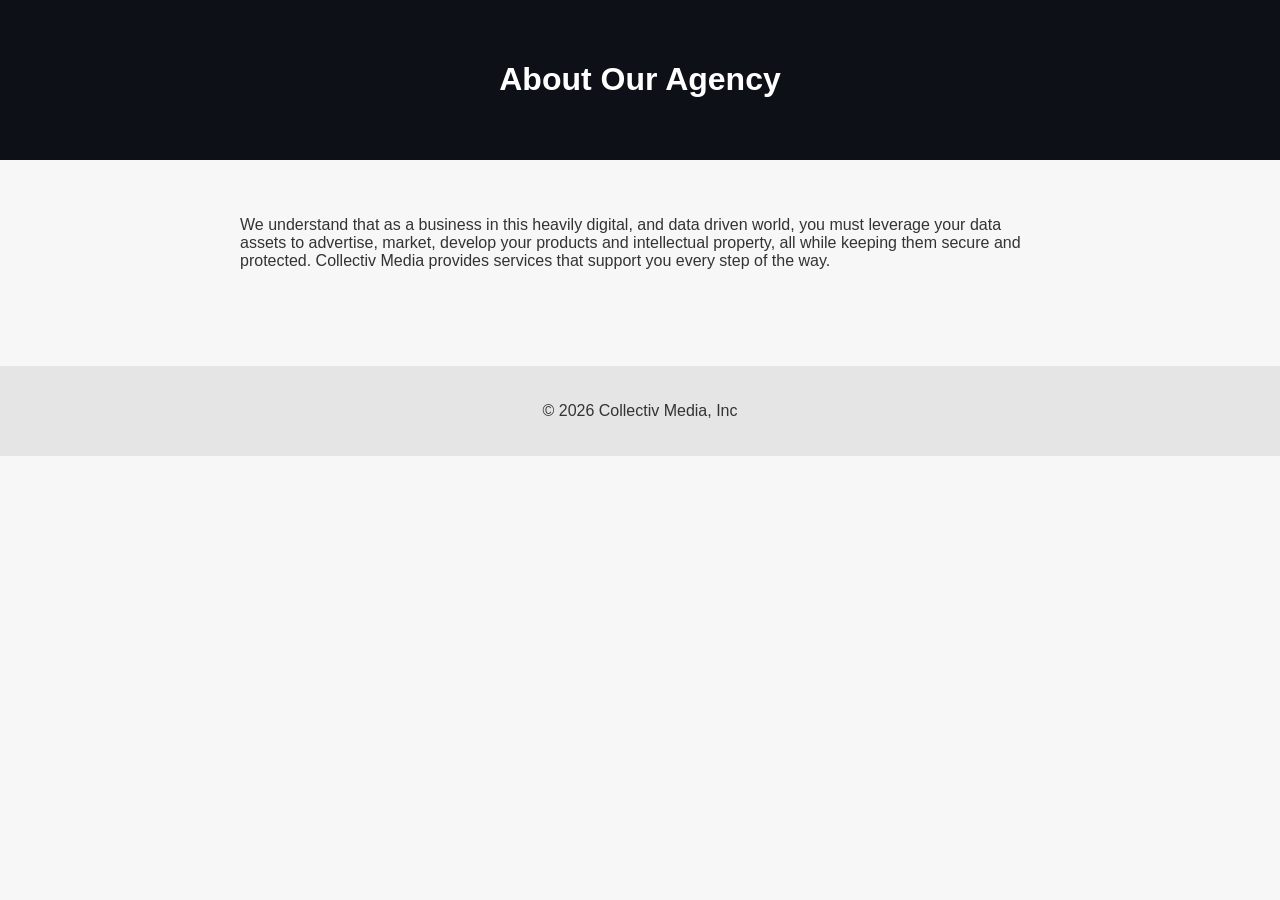
==== about.html @ 065acaca "Add about.html" ====
<!DOCTYPE html>
<html lang="en">
<head>
  <meta charset="UTF-8" />
  <meta name="viewport" content="width=device-width, initial-scale=1.0" />
  <title>About – Collectiv Media</title>
  <link rel="stylesheet" href="style.css" />
</head>
<body>
  <header>
    <h1>About Our Agency</h1>
  </header>

  <section>
    <p>We understand that as a business in this heavily digital, and data driven world, you must leverage your data assets to advertise, market, develop your products and intellectual property, all while keeping them secure and protected. Collectiv Media provides services that support you every step of the way.</p>
  </section>

  <footer>
    <p>© 2026 Collectiv Media, Inc</p>
  </footer>
</body>
</html>
---- style.css ----
body {
  font-family: Arial, sans-serif;
  margin: 0;
  padding: 0;
  background: #f7f7f7;
  color: #333;
}

header {
  background: #0d1117;
  color: white;
  padding: 40px;
  text-align: center;
}

section {
  padding: 40px;
  max-width: 800px;
  margin: auto;
}

footer {
  text-align: center;
  padding: 20px;
  background: #e5e5e5;
  margin-top: 40px;
}
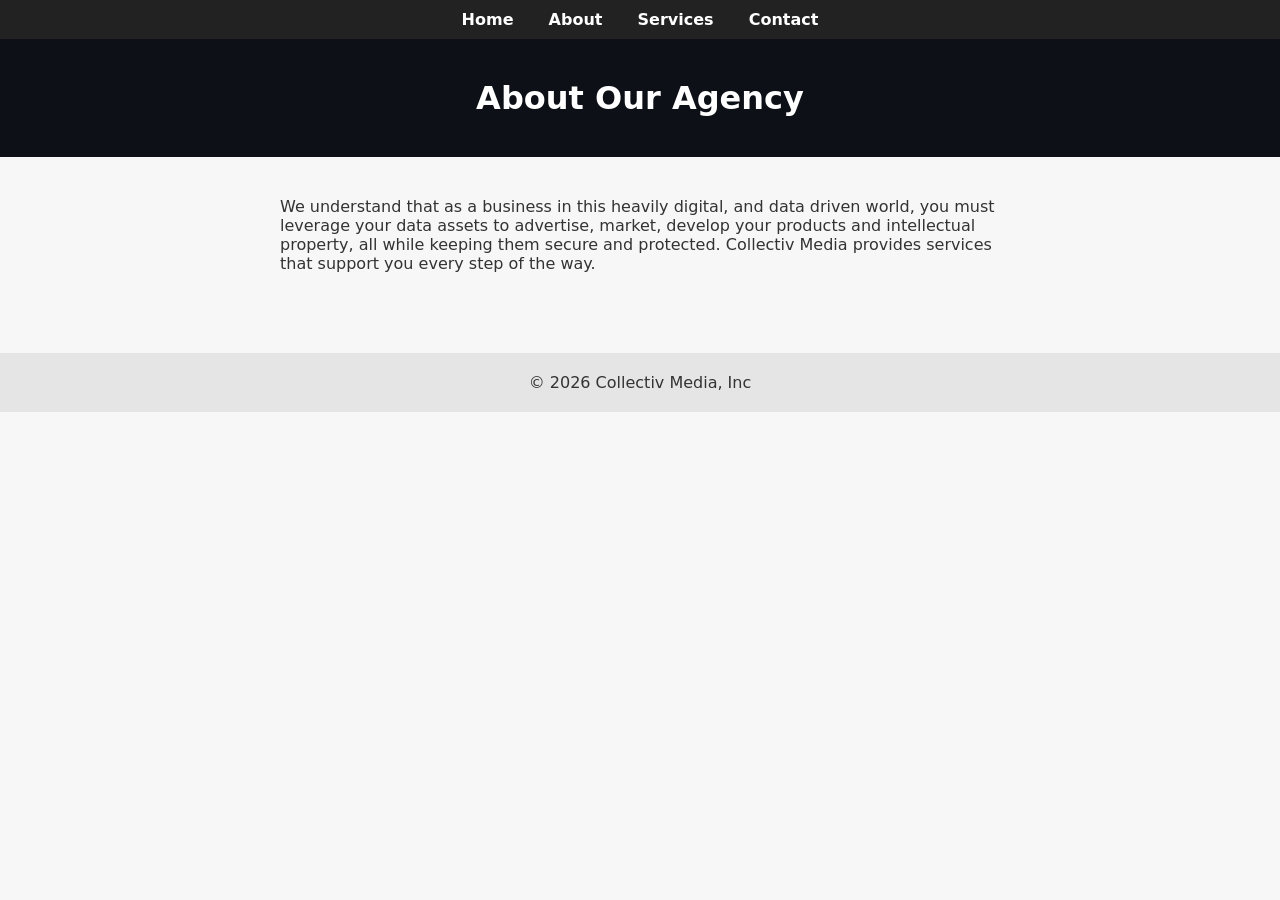
==== commit 4f336ce8: "Add navigation links to about.html" ====
--- a/about.html
+++ b/about.html
@@ -7,6 +7,14 @@
   <link rel="stylesheet" href="style.css" />
 </head>
 <body>
+   <!-- Navigation -->
+  <nav>
+    <a href="index.html">Home</a>
+    <a href="about.html">About</a>
+    <a href="services.html">Services</a>
+    <a href="contact.html">Contact</a>
+  </nav>
+  
   <header>
     <h1>About Our Agency</h1>
   </header>
--- a/style.css
+++ b/style.css
@@ -1,3 +1,7 @@
+/* -------------------------------------------------- */
+/* YOUR ORIGINAL SITE STYLES                          */
+/* -------------------------------------------------- */
+
 body {
   font-family: Arial, sans-serif;
   margin: 0;
@@ -25,3 +29,395 @@
   background: #e5e5e5;
   margin-top: 40px;
 }
+
+nav {
+  background: #222;
+  padding: 10px;
+  text-align: center;
+}
+
+nav a {
+  color: white;
+  margin: 0 15px;
+  text-decoration: none;
+  font-weight: bold;
+}
+
+nav a:hover {
+  text-decoration: underline;
+}
+
+/* -------------------------------------------------- */
+/* FORMSPREE TEMPLATE CSS (AS PROVIDED)               */
+/* -------------------------------------------------- */
+
+@import url("https://fonts.googleapis.com/css2?family=Figtree:ital,wght@0,300..900;1,300..900&family=Poppins:ital,wght@0,100;0,200;0,300;0,400;0,500;0,600;0,700;0,800;0,900;1,100;1,200;1,300;1,400;1,500;1,600;1,700;1,800;1,900&display=swap");
+
+/** Variables **/
+
+:root {
+  --color-background: #e7e7e7;
+  --color-background-alt: #888888;
+  --color-border-active: #da7105;
+  --color-border-default: #d1d1d1;
+  --color-highlight: #fdcf4c;
+  --color-primary: #b64e08;
+  --color-primary-active: #79320e;
+  --color-text-default: #262626;
+  --color-text-muted: #4f4f4f;
+
+  --font-family-body: "Figtree", system-ui, sans-serif;
+  --font-family-display: "Poppins", system-ui, sans-serif;
+}
+
+/** Base **/
+
+*,
+::before,
+::after {
+  box-sizing: border-box;
+}
+
+* {
+  border: 0;
+  margin: 0;
+  padding: 0;
+}
+
+body {
+  -webkit-font-smoothing: antialiased;
+  font-family: var(--font-family-body);
+  font-optical-sizing: auto;
+  font-style: normal;
+}
+
+button,
+input,
+optgroup,
+select,
+textarea {
+  font-family: inherit;
+  font-feature-settings: inherit;
+  font-variation-settings: inherit;
+  font-size: 100%;
+  font-weight: inherit;
+  line-height: inherit;
+  color: inherit;
+  margin: 0;
+  padding: 0;
+}
+
+[type="checkbox"],
+[type="radio"],
+[type="range"] {
+  appearance: none;
+  flex-shrink: 0;
+  padding: 0;
+  user-select: none;
+}
+
+[type="checkbox"]:focus,
+[type="radio"]:focus,
+[type="range"]:focus {
+  outline: none;
+}
+
+/** Components **/
+
+.fs-form {
+  display: grid;
+  row-gap: 1.5rem;
+}
+
+.fs-form:where(.fs-layout__2-column) {
+  column-gap: 1.5rem;
+  grid-template-columns: 1fr 1fr;
+}
+
+fieldset {
+  display: grid;
+  margin: 1.5rem 0;
+  row-gap: 1.5rem;
+}
+
+.fs-form:where(.fs-layout__2-column) fieldset {
+  column-gap: 1.5rem;
+  grid-template-columns: 1fr 1fr;
+  grid-column: 1 / -1;
+}
+
+.fs-fieldset-title {
+  color: var(--color-text-default);
+  font-family: var(--font-family-display);
+  font-size: 1.25rem;
+  line-height: 1.75rem;
+  margin-bottom: 1.5rem;
+  grid-column: 1 / -1;
+}
+
+.fs-field {
+  display: flex;
+  flex-direction: column;
+  row-gap: 0.5rem;
+}
+
+.fs-label {
+  color: var(--color-text-default);
+  display: block;
+  font-family: var(--font-family-display);
+  font-size: 1rem;
+  line-height: 1.25rem;
+}
+
+.fs-description {
+  color: var(--color-text-muted);
+  display: block;
+  font-size: 1rem;
+  line-height: 1.25rem;
+}
+
+.fs-button-group {
+  display: flex;
+  flex-direction: row-reverse;
+  column-gap: 1.5rem;
+}
+
+.fs-form:where(.fs-layout__2-column) .fs-button-group {
+  grid-column: 1 / -1;
+}
+
+.fs-button {
+  background-color: var(--color-primary);
+  border-radius: 9999px;
+  color: white;
+  cursor: pointer;
+  font-size: 1.125rem;
+  font-weight: 600;
+  line-height: 1.5rem;
+  padding: 0.75rem 2rem;
+  transition-duration: 200ms;
+  transition-property: background-color;
+  transition-timing-function: cubic-bezier(0.4, 0, 0.2, 1);
+}
+
+.fs-button:hover {
+  background-color: var(--color-primary-active);
+}
+
+.fs-button:focus-visible {
+  background-color: var(--color-primary-active);
+  outline: 4px solid var(--color-highlight);
+}
+
+.fs-input,
+.fs-select {
+  appearance: none;
+  border-radius: 9999px;
+  border-width: 0;
+  box-shadow: var(--color-border-default) 0 0 0 1px inset;
+  color: var(--color-text-default);
+  font-size: 1rem;
+  height: 3rem;
+  line-height: 1.5rem;
+  outline: none;
+  padding-left: 1rem;
+  padding-right: 1rem;
+}
+
+.fs-input:focus-visible,
+.fs-select:focus-visible {
+  box-shadow: var(--color-border-active) 0 0 0 1px inset;
+}
+
+.fs-input::placeholder {
+  color: var(--color-text-muted);
+}
+
+.fs-checkbox-group,
+.fs-radio-group {
+  display: flex;
+  flex-direction: column;
+  row-gap: 1rem;
+}
+
+.fs-checkbox-field,
+.fs-radio-field {
+  column-gap: 0.5rem;
+  display: flex;
+}
+
+:is(.fs-checkbox-field, .fs-radio-field) .fs-label + .fs-description {
+  margin-top: 0.25rem;
+}
+
+.fs-checkbox-wrapper,
+.fs-radio-wrapper {
+  align-items: center;
+  display: flex;
+  height: 1.25rem;
+}
+
+.fs-checkbox,
+.fs-radio {
+  background-color: #fff;
+  border: 1px solid var(--color-border-default);
+  height: 1.25rem;
+  width: 1.25rem;
+}
+
+.fs-checkbox {
+  border-radius: 0.25rem;
+}
+
+.fs-radio {
+  border-radius: 100%;
+}
+
+.fs-checkbox:checked,
+.fs-radio:checked {
+  background-color: var(--color-primary);
+  background-position: center;
+  background-repeat: no-repeat;
+  background-size: 100% 100%;
+  border-color: transparent;
+}
+
+.fs-checkbox:checked {
+  background-image: url("data:image/svg+xml,%3csvg viewBox='0 0 16 16' fill='white' xmlns='http://www.w3.org/2000/svg'%3e%3cpath d='M12.207 4.793a1 1 0 010 1.414l-5 5a1 1 0 01-1.414 0l-2-2a1 1 0 011.414-1.414L6.5 9.086l4.293-4.293a1 1 0 011.414 0z'/%3e%3c/svg%3e");
+}
+
+.fs-radio:checked {
+  background-image: url("data:image/svg+xml,%3csvg viewBox='0 0 16 16' fill='white' xmlns='http://www.w3.org/2000/svg'%3e%3ccircle cx='8' cy='8' r='3'/%3e%3c/svg%3e");
+}
+
+.fs-checkbox:focus-visible,
+.fs-radio:focus-visible {
+  border-color: var(--color-border-active);
+  outline: 4px solid var(--color-highlight);
+  outline-offset: 0;
+}
+
+.fs-checkbox:checked:focus-visible,
+.fs-radio:checked:focus-visible {
+  border-color: transparent;
+}
+
+.fs-select {
+  background-color: #fff;
+  background-image: url("data:image/svg+xml,%3csvg xmlns='http://www.w3.org/2000/svg' fill='none' viewBox='0 0 20 20'%3e%3cpath stroke='%236b7280' stroke-linecap='round' stroke-linejoin='round' stroke-width='1.5' d='M6 8l4 4 4-4'/%3e%3c/svg%3e");
+  background-position: right 0.75rem center;
+  background-repeat: no-repeat;
+  background-size: 1.625em 1.625em;
+  padding-right: 2.875rem;
+}
+
+.fs-slider {
+  background: transparent;
+  cursor: pointer;
+  height: 1.25rem;
+  width: 100%;
+}
+
+.fs-slider::-moz-range-track {
+  background-color: var(--color-background);
+  border-radius: 0.5rem;
+  height: 0.5rem;
+}
+
+.fs-slider::-webkit-slider-runnable-track {
+  background-color: var(--color-background);
+  border-radius: 0.5rem;
+  height: 0.5rem;
+}
+
+.fs-slider::-moz-range-thumb {
+  background-color: var(--color-primary);
+  border: none;
+  border-radius: 50%;
+  height: 1.25rem;
+  width: 1.25rem;
+}
+
+.fs-slider::-webkit-slider-thumb {
+  appearance: none;
+  background-color: var(--color-primary);
+  border-radius: 50%;
+  height: 1.25rem;
+  margin-top: -0.375rem;
+  width: 1.25rem;
+}
+
+.fs-slider:focus-visible::-moz-range-thumb {
+  outline: 2px solid var(--color-primary);
+  outline-offset: 2px;
+}
+
+.fs-slider:focus-visible::-webkit-slider-thumb {
+  outline: 2px solid var(--color-primary);
+  outline-offset: 2px;
+}
+
+.fs-switch {
+  background-color: var(--color-background-alt);
+  background-image: url("data:image/svg+xml,%3csvg xmlns='http://www.w3.org/2000/svg' viewBox='-4 -4 8 8'%3e%3ccircle r='2.75' fill='white'/%3e%3c/svg%3e");
+  background-position: left center;
+  background-repeat: no-repeat;
+  border-radius: 1.25rem;
+  cursor: pointer;
+  height: 1.25rem;
+  transition-duration: 200ms;
+  transition-property: background-color, background-position;
+  transition-timing-function: cubic-bezier(0.4, 0, 0.2, 1);
+  width: 2.5rem;
+}
+
+.fs-switch:checked {
+  background-color: var(--color-primary);
+  background-position: right center;
+}
+
+.fs-switch:focus-visible {
+  outline: 4px solid var(--color-highlight);
+  outline-offset: 0;
+}
+
+.fs-textarea {
+  appearance: none;
+  border-radius: 0.75rem;
+  border-width: 0;
+  box-shadow: var(--color-border-default) 0 0 0 1px inset;
+  color: var(--color-text-default);
+  font-size: 1rem;
+  line-height: 1.5rem;
+  outline: none;
+  padding: 0.5rem 0.75rem;
+  resize: vertical;
+}
+
+.fs-textarea:focus-visible {
+  box-shadow: var(--color-border-active) 0 0 0 1px inset;
+}
+
+.fs-textarea::placeholder {
+  color: var(--color-text-muted);
+}
+
+/** Utilities **/
+
+.col-span-full {
+  grid-column: 1 / -1;
+}
+
+.slider-label-container {
+  display: flex;
+  justify-content: space-between;
+  width: 100%;
+  margin-top: 0.25rem;
+}
+
+.slider-label-text {
+  font-size: 0.75rem;
+  color: var(--color-text-muted);
+  text-align: center;
+  white-space: nowrap;
+}
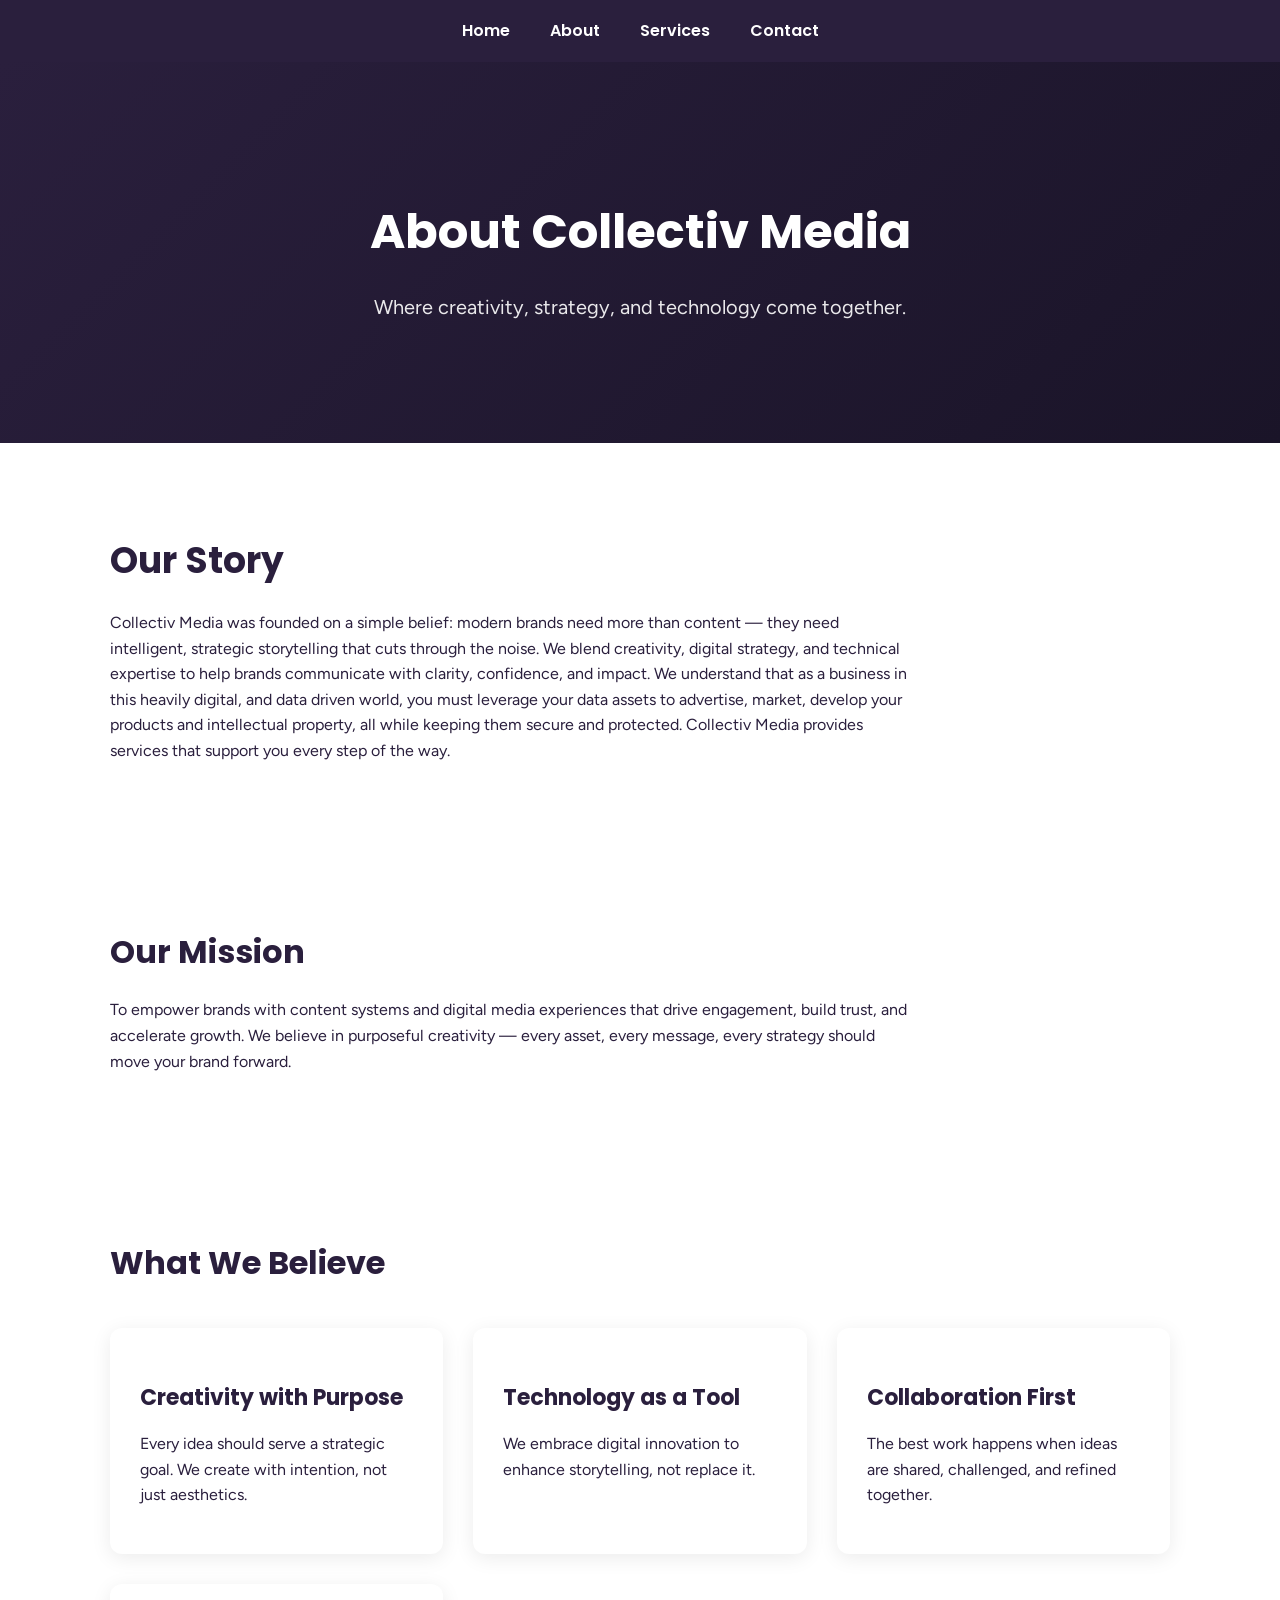
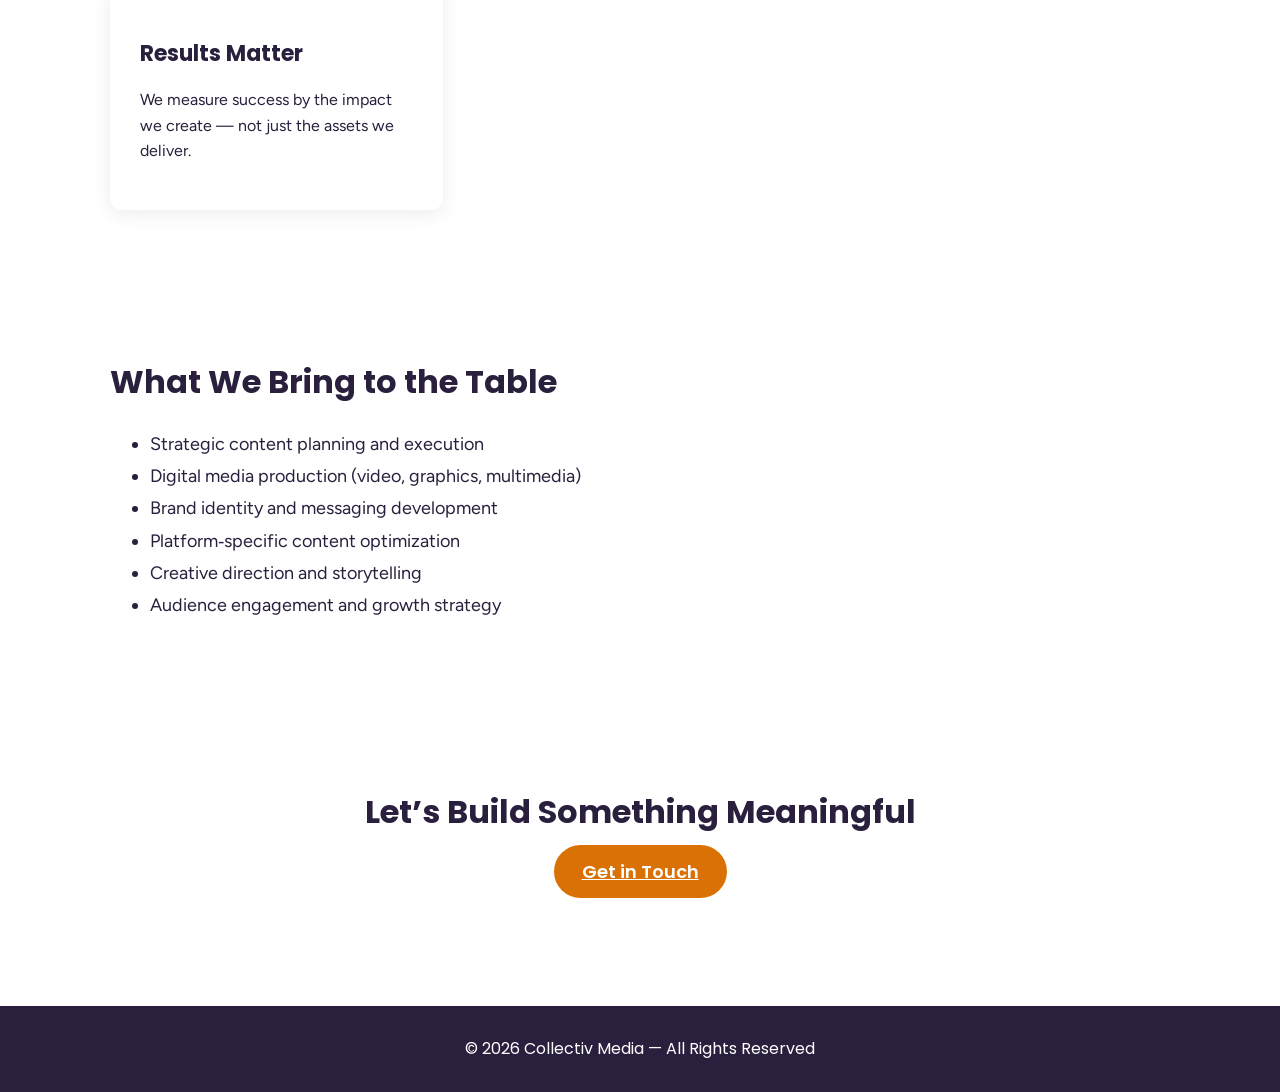
==== commit 6ca92ce2: "Update about page content with new design" ====
--- a/about.html
+++ b/about.html
@@ -3,28 +3,131 @@
 <head>
   <meta charset="UTF-8" />
   <meta name="viewport" content="width=device-width, initial-scale=1.0" />
-  <title>About – Collectiv Media</title>
+  <title>About Us — Collectiv Media</title>
   <link rel="stylesheet" href="style.css" />
 </head>
+
 <body>
-   <!-- Navigation -->
+
+  <!-- Navigation -->
   <nav>
     <a href="index.html">Home</a>
     <a href="about.html">About</a>
     <a href="services.html">Services</a>
     <a href="contact.html">Contact</a>
   </nav>
-  
+
+  <!-- HERO -->
   <header>
-    <h1>About Our Agency</h1>
+    <h1>About Collectiv Media</h1>
+    <p>Where creativity, strategy, and technology come together.</p>
   </header>
 
-  <section>
-    <p>We understand that as a business in this heavily digital, and data driven world, you must leverage your data assets to advertise, market, develop your products and intellectual property, all while keeping them secure and protected. Collectiv Media provides services that support you every step of the way.</p>
+  <!-- OUR STORY -->
+  <section class="fade-in">
+    <h2 style="font-family: var(--font-display); font-size: 36px; margin-bottom: 20px;">
+      Our Story
+    </h2>
+    <p style="max-width: 800px;">
+      Collectiv Media was founded on a simple belief: modern brands need more than content — 
+      they need intelligent, strategic storytelling that cuts through the noise. 
+      We blend creativity, digital strategy, and technical expertise to help brands communicate 
+      with clarity, confidence, and impact.
+
+      We understand that as a business in this heavily digital, and data driven world, you must 
+      leverage your data assets to advertise, market, develop your products and intellectual property, 
+      all while keeping them secure and protected. Collectiv Media provides services that support you 
+      every step of the way.
+    </p>
   </section>
 
+  <!-- MISSION -->
+  <section class="fade-in">
+    <h2 style="font-family: var(--font-display); font-size: 32px; margin-bottom: 20px;">
+      Our Mission
+    </h2>
+    <p style="max-width: 800px;">
+      To empower brands with content systems and digital media experiences that drive engagement, 
+      build trust, and accelerate growth. We believe in purposeful creativity — every asset, 
+      every message, every strategy should move your brand forward.
+    </p>
+  </section>
+
+  <!-- VALUES GRID -->
+  <section class="fade-in">
+    <h2 style="font-family: var(--font-display); font-size: 32px; margin-bottom: 40px;">
+      What We Believe
+    </h2>
+
+    <div style="display: grid; grid-template-columns: repeat(auto-fit, minmax(260px, 1fr)); gap: 30px;">
+
+      <div class="card">
+        <h3 style="font-family: var(--font-display); font-size: 22px; margin-bottom: 10px;">
+          Creativity with Purpose
+        </h3>
+        <p>
+          Every idea should serve a strategic goal. We create with intention, not just aesthetics.
+        </p>
+      </div>
+
+      <div class="card">
+        <h3 style="font-family: var(--font-display); font-size: 22px; margin-bottom: 10px;">
+          Technology as a Tool
+        </h3>
+        <p>
+          We embrace digital innovation to enhance storytelling, not replace it.
+        </p>
+      </div>
+
+      <div class="card">
+        <h3 style="font-family: var(--font-display); font-size: 22px; margin-bottom: 10px;">
+          Collaboration First
+        </h3>
+        <p>
+          The best work happens when ideas are shared, challenged, and refined together.
+        </p>
+      </div>
+
+      <div class="card">
+        <h3 style="font-family: var(--font-display); font-size: 22px; margin-bottom: 10px;">
+          Results Matter
+        </h3>
+        <p>
+          We measure success by the impact we create — not just the assets we deliver.
+        </p>
+      </div>
+
+    </div>
+  </section>
+
+  <!-- CAPABILITIES -->
+  <section class="fade-in">
+    <h2 style="font-family: var(--font-display); font-size: 32px; margin-bottom: 20px;">
+      What We Bring to the Table
+    </h2>
+
+    <ul style="max-width: 800px; line-height: 1.8; font-size: 18px;">
+      <li>Strategic content planning and execution</li>
+      <li>Digital media production (video, graphics, multimedia)</li>
+      <li>Brand identity and messaging development</li>
+      <li>Platform‑specific content optimization</li>
+      <li>Creative direction and storytelling</li>
+      <li>Audience engagement and growth strategy</li>
+    </ul>
+  </section>
+
+  <!-- CTA -->
+  <section class="fade-in" style="text-align: center;">
+    <h2 style="font-family: var(--font-display); font-size: 32px; margin-bottom: 20px;">
+      Let’s Build Something Meaningful
+    </h2>
+    <a href="contact.html" class="btn">Get in Touch</a>
+  </section>
+
+  <!-- FOOTER -->
   <footer>
-    <p>© 2026 Collectiv Media, Inc</p>
+    © 2026 Collectiv Media — All Rights Reserved
   </footer>
+
 </body>
 </html>
--- a/style.css
+++ b/style.css
@@ -1,158 +1,196 @@
 /* -------------------------------------------------- */
-/* YOUR ORIGINAL SITE STYLES                          */
-/* -------------------------------------------------- */
+/* BRAND IMPORTS (LOGO-ALIGNED TYPOGRAPHY)            */
+/* -------------------------------------------------- */
+
+@import url("https://fonts.googleapis.com/css2?family=Figtree:wght@300;400;500;600;700&family=Poppins:wght@400;500;600;700;800&display=swap");
+
+/* -------------------------------------------------- */
+/* BRAND VARIABLES (EXTRACTED FROM YOUR LOGO)         */
+/* -------------------------------------------------- */
+
+:root {
+  --brand-dark: #2a1f3d;        /* deep purple/charcoal */
+  --brand-orange: #da7105;      /* electric orange */
+  --brand-teal: #1fa7a0;        /* teal accent */
+  --brand-pink: #e84c8b;        /* hot pink accent */
+  --brand-yellow: #fdcf4c;      /* highlight yellow */
+  --brand-white: #ffffff;
+
+  --font-display: "Poppins", system-ui, sans-serif;
+  --font-body: "Figtree", system-ui, sans-serif;
+
+  --radius-card: 12px;
+  --radius-pill: 9999px;
+
+  --shadow-soft: 0 4px 20px rgba(0,0,0,0.08);
+  --shadow-medium: 0 6px 30px rgba(0,0,0,0.12);
+
+  --max-width: 1100px;
+}
+
+/* -------------------------------------------------- */
+/* GLOBAL RESET                                        */
+/* -------------------------------------------------- */
+
+*,
+*::before,
+*::after {
+  box-sizing: border-box;
+}
 
 body {
-  font-family: Arial, sans-serif;
   margin: 0;
-  padding: 0;
-  background: #f7f7f7;
-  color: #333;
-}
+  background: var(--brand-white);
+  color: var(--brand-dark);
+  font-family: var(--font-body);
+  line-height: 1.6;
+  -webkit-font-smoothing: antialiased;
+}
+
+/* -------------------------------------------------- */
+/* GLOBAL LAYOUT                                       */
+/* -------------------------------------------------- */
+
+section {
+  max-width: var(--max-width);
+  margin: auto;
+  padding: 60px 20px;
+}
+
+/* -------------------------------------------------- */
+/* NAVIGATION                                          */
+/* -------------------------------------------------- */
+
+nav {
+  background: var(--brand-dark);
+  padding: 18px 0;
+  text-align: center;
+  position: sticky;
+  top: 0;
+  z-index: 100;
+}
+
+nav a {
+  color: var(--brand-white);
+  margin: 0 18px;
+  text-decoration: none;
+  font-weight: 600;
+  font-family: var(--font-display);
+  position: relative;
+  transition: color 0.2s ease;
+}
+
+nav a:hover {
+  color: var(--brand-orange);
+}
+
+nav a::after {
+  content: "";
+  position: absolute;
+  left: 0;
+  bottom: -4px;
+  width: 0%;
+  height: 2px;
+  background: var(--brand-orange);
+  transition: width 0.25s ease;
+}
+
+nav a:hover::after {
+  width: 100%;
+}
+
+/* -------------------------------------------------- */
+/* HEADER / HERO                                       */
+/* -------------------------------------------------- */
 
 header {
-  background: #0d1117;
-  color: white;
+  background: linear-gradient(135deg, var(--brand-dark), #1a1428);
+  color: var(--brand-white);
+  padding: 100px 20px;
+  text-align: center;
+}
+
+header h1 {
+  font-family: var(--font-display);
+  font-size: 48px;
+  margin-bottom: 10px;
+  font-weight: 700;
+}
+
+header p {
+  font-size: 20px;
+  opacity: 0.9;
+}
+
+/* -------------------------------------------------- */
+/* BUTTONS                                             */
+/* -------------------------------------------------- */
+
+.btn,
+button,
+.fs-button {
+  background: var(--brand-orange);
+  color: var(--brand-white);
+  padding: 14px 28px;
+  border-radius: var(--radius-pill);
+  font-family: var(--font-display);
+  font-size: 18px;
+  font-weight: 600;
+  border: none;
+  cursor: pointer;
+  transition: background 0.25s ease, transform 0.15s ease;
+}
+
+.btn:hover,
+button:hover,
+.fs-button:hover {
+  background: var(--brand-dark);
+  transform: translateY(-2px);
+}
+
+/* -------------------------------------------------- */
+/* CARD COMPONENTS                                     */
+/* -------------------------------------------------- */
+
+.card {
+  background: var(--brand-white);
+  border-radius: var(--radius-card);
+  padding: 30px;
+  box-shadow: var(--shadow-soft);
+  transition: transform 0.25s ease, box-shadow 0.25s ease;
+}
+
+.card:hover {
+  transform: translateY(-6px);
+  box-shadow: var(--shadow-medium);
+}
+
+/* -------------------------------------------------- */
+/* CONTACT FORM (FORMSPREE)                            */
+/* -------------------------------------------------- */
+
+.contact-container {
+  background: var(--brand-white);
   padding: 40px;
-  text-align: center;
-}
-
-section {
-  padding: 40px;
-  max-width: 800px;
-  margin: auto;
-}
-
-footer {
-  text-align: center;
-  padding: 20px;
-  background: #e5e5e5;
-  margin-top: 40px;
-}
-
-nav {
-  background: #222;
-  padding: 10px;
-  text-align: center;
-}
-
-nav a {
-  color: white;
-  margin: 0 15px;
-  text-decoration: none;
-  font-weight: bold;
-}
-
-nav a:hover {
-  text-decoration: underline;
-}
-
-/* -------------------------------------------------- */
-/* FORMSPREE TEMPLATE CSS (AS PROVIDED)               */
-/* -------------------------------------------------- */
-
-@import url("https://fonts.googleapis.com/css2?family=Figtree:ital,wght@0,300..900;1,300..900&family=Poppins:ital,wght@0,100;0,200;0,300;0,400;0,500;0,600;0,700;0,800;0,900;1,100;1,200;1,300;1,400;1,500;1,600;1,700;1,800;1,900&display=swap");
-
-/** Variables **/
-
-:root {
-  --color-background: #e7e7e7;
-  --color-background-alt: #888888;
-  --color-border-active: #da7105;
-  --color-border-default: #d1d1d1;
-  --color-highlight: #fdcf4c;
-  --color-primary: #b64e08;
-  --color-primary-active: #79320e;
-  --color-text-default: #262626;
-  --color-text-muted: #4f4f4f;
-
-  --font-family-body: "Figtree", system-ui, sans-serif;
-  --font-family-display: "Poppins", system-ui, sans-serif;
-}
-
-/** Base **/
-
-*,
-::before,
-::after {
-  box-sizing: border-box;
-}
-
-* {
-  border: 0;
-  margin: 0;
-  padding: 0;
-}
-
-body {
-  -webkit-font-smoothing: antialiased;
-  font-family: var(--font-family-body);
-  font-optical-sizing: auto;
-  font-style: normal;
-}
-
-button,
-input,
-optgroup,
-select,
-textarea {
-  font-family: inherit;
-  font-feature-settings: inherit;
-  font-variation-settings: inherit;
-  font-size: 100%;
-  font-weight: inherit;
-  line-height: inherit;
-  color: inherit;
-  margin: 0;
-  padding: 0;
-}
-
-[type="checkbox"],
-[type="radio"],
-[type="range"] {
-  appearance: none;
-  flex-shrink: 0;
-  padding: 0;
-  user-select: none;
-}
-
-[type="checkbox"]:focus,
-[type="radio"]:focus,
-[type="range"]:focus {
-  outline: none;
-}
-
-/** Components **/
-
+  border-radius: var(--radius-card);
+  box-shadow: var(--shadow-soft);
+}
+
+.contact-container h2 {
+  font-family: var(--font-display);
+  font-size: 32px;
+  margin-bottom: 10px;
+}
+
+.contact-container p {
+  color: #555;
+  margin-bottom: 25px;
+}
+
+/* Formspree fields */
 .fs-form {
   display: grid;
   row-gap: 1.5rem;
-}
-
-.fs-form:where(.fs-layout__2-column) {
-  column-gap: 1.5rem;
-  grid-template-columns: 1fr 1fr;
-}
-
-fieldset {
-  display: grid;
-  margin: 1.5rem 0;
-  row-gap: 1.5rem;
-}
-
-.fs-form:where(.fs-layout__2-column) fieldset {
-  column-gap: 1.5rem;
-  grid-template-columns: 1fr 1fr;
-  grid-column: 1 / -1;
-}
-
-.fs-fieldset-title {
-  color: var(--color-text-default);
-  font-family: var(--font-family-display);
-  font-size: 1.25rem;
-  line-height: 1.75rem;
-  margin-bottom: 1.5rem;
-  grid-column: 1 / -1;
 }
 
 .fs-field {
@@ -162,262 +200,60 @@
 }
 
 .fs-label {
-  color: var(--color-text-default);
-  display: block;
-  font-family: var(--font-family-display);
-  font-size: 1rem;
-  line-height: 1.25rem;
+  font-family: var(--font-display);
+  font-weight: 600;
+  color: var(--brand-dark);
+}
+
+.fs-input,
+.fs-textarea {
+  border-radius: 10px;
+  border: 1px solid #ddd;
+  padding: 14px;
+  font-size: 16px;
+  background: #fafafa;
+  transition: border-color 0.2s ease, background 0.2s ease;
+}
+
+.fs-input:focus,
+.fs-textarea:focus {
+  border-color: var(--brand-orange);
+  background: var(--brand-white);
+  outline: none;
 }
 
 .fs-description {
-  color: var(--color-text-muted);
-  display: block;
-  font-size: 1rem;
-  line-height: 1.25rem;
-}
-
-.fs-button-group {
-  display: flex;
-  flex-direction: row-reverse;
-  column-gap: 1.5rem;
-}
-
-.fs-form:where(.fs-layout__2-column) .fs-button-group {
-  grid-column: 1 / -1;
-}
-
-.fs-button {
-  background-color: var(--color-primary);
-  border-radius: 9999px;
-  color: white;
-  cursor: pointer;
-  font-size: 1.125rem;
-  font-weight: 600;
-  line-height: 1.5rem;
-  padding: 0.75rem 2rem;
-  transition-duration: 200ms;
-  transition-property: background-color;
-  transition-timing-function: cubic-bezier(0.4, 0, 0.2, 1);
-}
-
-.fs-button:hover {
-  background-color: var(--color-primary-active);
-}
-
-.fs-button:focus-visible {
-  background-color: var(--color-primary-active);
-  outline: 4px solid var(--color-highlight);
-}
-
-.fs-input,
-.fs-select {
-  appearance: none;
-  border-radius: 9999px;
-  border-width: 0;
-  box-shadow: var(--color-border-default) 0 0 0 1px inset;
-  color: var(--color-text-default);
-  font-size: 1rem;
-  height: 3rem;
-  line-height: 1.5rem;
-  outline: none;
-  padding-left: 1rem;
-  padding-right: 1rem;
-}
-
-.fs-input:focus-visible,
-.fs-select:focus-visible {
-  box-shadow: var(--color-border-active) 0 0 0 1px inset;
-}
-
-.fs-input::placeholder {
-  color: var(--color-text-muted);
-}
-
-.fs-checkbox-group,
-.fs-radio-group {
-  display: flex;
-  flex-direction: column;
-  row-gap: 1rem;
-}
-
-.fs-checkbox-field,
-.fs-radio-field {
-  column-gap: 0.5rem;
-  display: flex;
-}
-
-:is(.fs-checkbox-field, .fs-radio-field) .fs-label + .fs-description {
-  margin-top: 0.25rem;
-}
-
-.fs-checkbox-wrapper,
-.fs-radio-wrapper {
-  align-items: center;
-  display: flex;
-  height: 1.25rem;
-}
-
-.fs-checkbox,
-.fs-radio {
-  background-color: #fff;
-  border: 1px solid var(--color-border-default);
-  height: 1.25rem;
-  width: 1.25rem;
-}
-
-.fs-checkbox {
-  border-radius: 0.25rem;
-}
-
-.fs-radio {
-  border-radius: 100%;
-}
-
-.fs-checkbox:checked,
-.fs-radio:checked {
-  background-color: var(--color-primary);
-  background-position: center;
-  background-repeat: no-repeat;
-  background-size: 100% 100%;
-  border-color: transparent;
-}
-
-.fs-checkbox:checked {
-  background-image: url("data:image/svg+xml,%3csvg viewBox='0 0 16 16' fill='white' xmlns='http://www.w3.org/2000/svg'%3e%3cpath d='M12.207 4.793a1 1 0 010 1.414l-5 5a1 1 0 01-1.414 0l-2-2a1 1 0 011.414-1.414L6.5 9.086l4.293-4.293a1 1 0 011.414 0z'/%3e%3c/svg%3e");
-}
-
-.fs-radio:checked {
-  background-image: url("data:image/svg+xml,%3csvg viewBox='0 0 16 16' fill='white' xmlns='http://www.w3.org/2000/svg'%3e%3ccircle cx='8' cy='8' r='3'/%3e%3c/svg%3e");
-}
-
-.fs-checkbox:focus-visible,
-.fs-radio:focus-visible {
-  border-color: var(--color-border-active);
-  outline: 4px solid var(--color-highlight);
-  outline-offset: 0;
-}
-
-.fs-checkbox:checked:focus-visible,
-.fs-radio:checked:focus-visible {
-  border-color: transparent;
-}
-
-.fs-select {
-  background-color: #fff;
-  background-image: url("data:image/svg+xml,%3csvg xmlns='http://www.w3.org/2000/svg' fill='none' viewBox='0 0 20 20'%3e%3cpath stroke='%236b7280' stroke-linecap='round' stroke-linejoin='round' stroke-width='1.5' d='M6 8l4 4 4-4'/%3e%3c/svg%3e");
-  background-position: right 0.75rem center;
-  background-repeat: no-repeat;
-  background-size: 1.625em 1.625em;
-  padding-right: 2.875rem;
-}
-
-.fs-slider {
-  background: transparent;
-  cursor: pointer;
-  height: 1.25rem;
-  width: 100%;
-}
-
-.fs-slider::-moz-range-track {
-  background-color: var(--color-background);
-  border-radius: 0.5rem;
-  height: 0.5rem;
-}
-
-.fs-slider::-webkit-slider-runnable-track {
-  background-color: var(--color-background);
-  border-radius: 0.5rem;
-  height: 0.5rem;
-}
-
-.fs-slider::-moz-range-thumb {
-  background-color: var(--color-primary);
-  border: none;
-  border-radius: 50%;
-  height: 1.25rem;
-  width: 1.25rem;
-}
-
-.fs-slider::-webkit-slider-thumb {
-  appearance: none;
-  background-color: var(--color-primary);
-  border-radius: 50%;
-  height: 1.25rem;
-  margin-top: -0.375rem;
-  width: 1.25rem;
-}
-
-.fs-slider:focus-visible::-moz-range-thumb {
-  outline: 2px solid var(--color-primary);
-  outline-offset: 2px;
-}
-
-.fs-slider:focus-visible::-webkit-slider-thumb {
-  outline: 2px solid var(--color-primary);
-  outline-offset: 2px;
-}
-
-.fs-switch {
-  background-color: var(--color-background-alt);
-  background-image: url("data:image/svg+xml,%3csvg xmlns='http://www.w3.org/2000/svg' viewBox='-4 -4 8 8'%3e%3ccircle r='2.75' fill='white'/%3e%3c/svg%3e");
-  background-position: left center;
-  background-repeat: no-repeat;
-  border-radius: 1.25rem;
-  cursor: pointer;
-  height: 1.25rem;
-  transition-duration: 200ms;
-  transition-property: background-color, background-position;
-  transition-timing-function: cubic-bezier(0.4, 0, 0.2, 1);
-  width: 2.5rem;
-}
-
-.fs-switch:checked {
-  background-color: var(--color-primary);
-  background-position: right center;
-}
-
-.fs-switch:focus-visible {
-  outline: 4px solid var(--color-highlight);
-  outline-offset: 0;
-}
-
-.fs-textarea {
-  appearance: none;
-  border-radius: 0.75rem;
-  border-width: 0;
-  box-shadow: var(--color-border-default) 0 0 0 1px inset;
-  color: var(--color-text-default);
-  font-size: 1rem;
-  line-height: 1.5rem;
-  outline: none;
-  padding: 0.5rem 0.75rem;
-  resize: vertical;
-}
-
-.fs-textarea:focus-visible {
-  box-shadow: var(--color-border-active) 0 0 0 1px inset;
-}
-
-.fs-textarea::placeholder {
-  color: var(--color-text-muted);
-}
-
-/** Utilities **/
-
-.col-span-full {
-  grid-column: 1 / -1;
-}
-
-.slider-label-container {
-  display: flex;
-  justify-content: space-between;
-  width: 100%;
-  margin-top: 0.25rem;
-}
-
-.slider-label-text {
-  font-size: 0.75rem;
-  color: var(--color-text-muted);
+  color: #666;
+  font-size: 14px;
+}
+
+/* -------------------------------------------------- */
+/* FOOTER                                              */
+/* -------------------------------------------------- */
+
+footer {
+  background: var(--brand-dark);
+  color: var(--brand-white);
   text-align: center;
-  white-space: nowrap;
-}
+  padding: 30px 20px;
+  margin-top: 60px;
+  font-family: var(--font-display);
+  font-size: 16px;
+}
+
+/* -------------------------------------------------- */
+/* ANIMATIONS                                          */
+/* -------------------------------------------------- */
+
+.fade-in {
+  opacity: 0;
+  transform: translateY(20px);
+  animation: fadeInUp 0.6s ease forwards;
+}
+
+@keyframes fadeInUp {
+  to {
+    opacity: 1;
+    transform: translateY(0);
+  }
+}
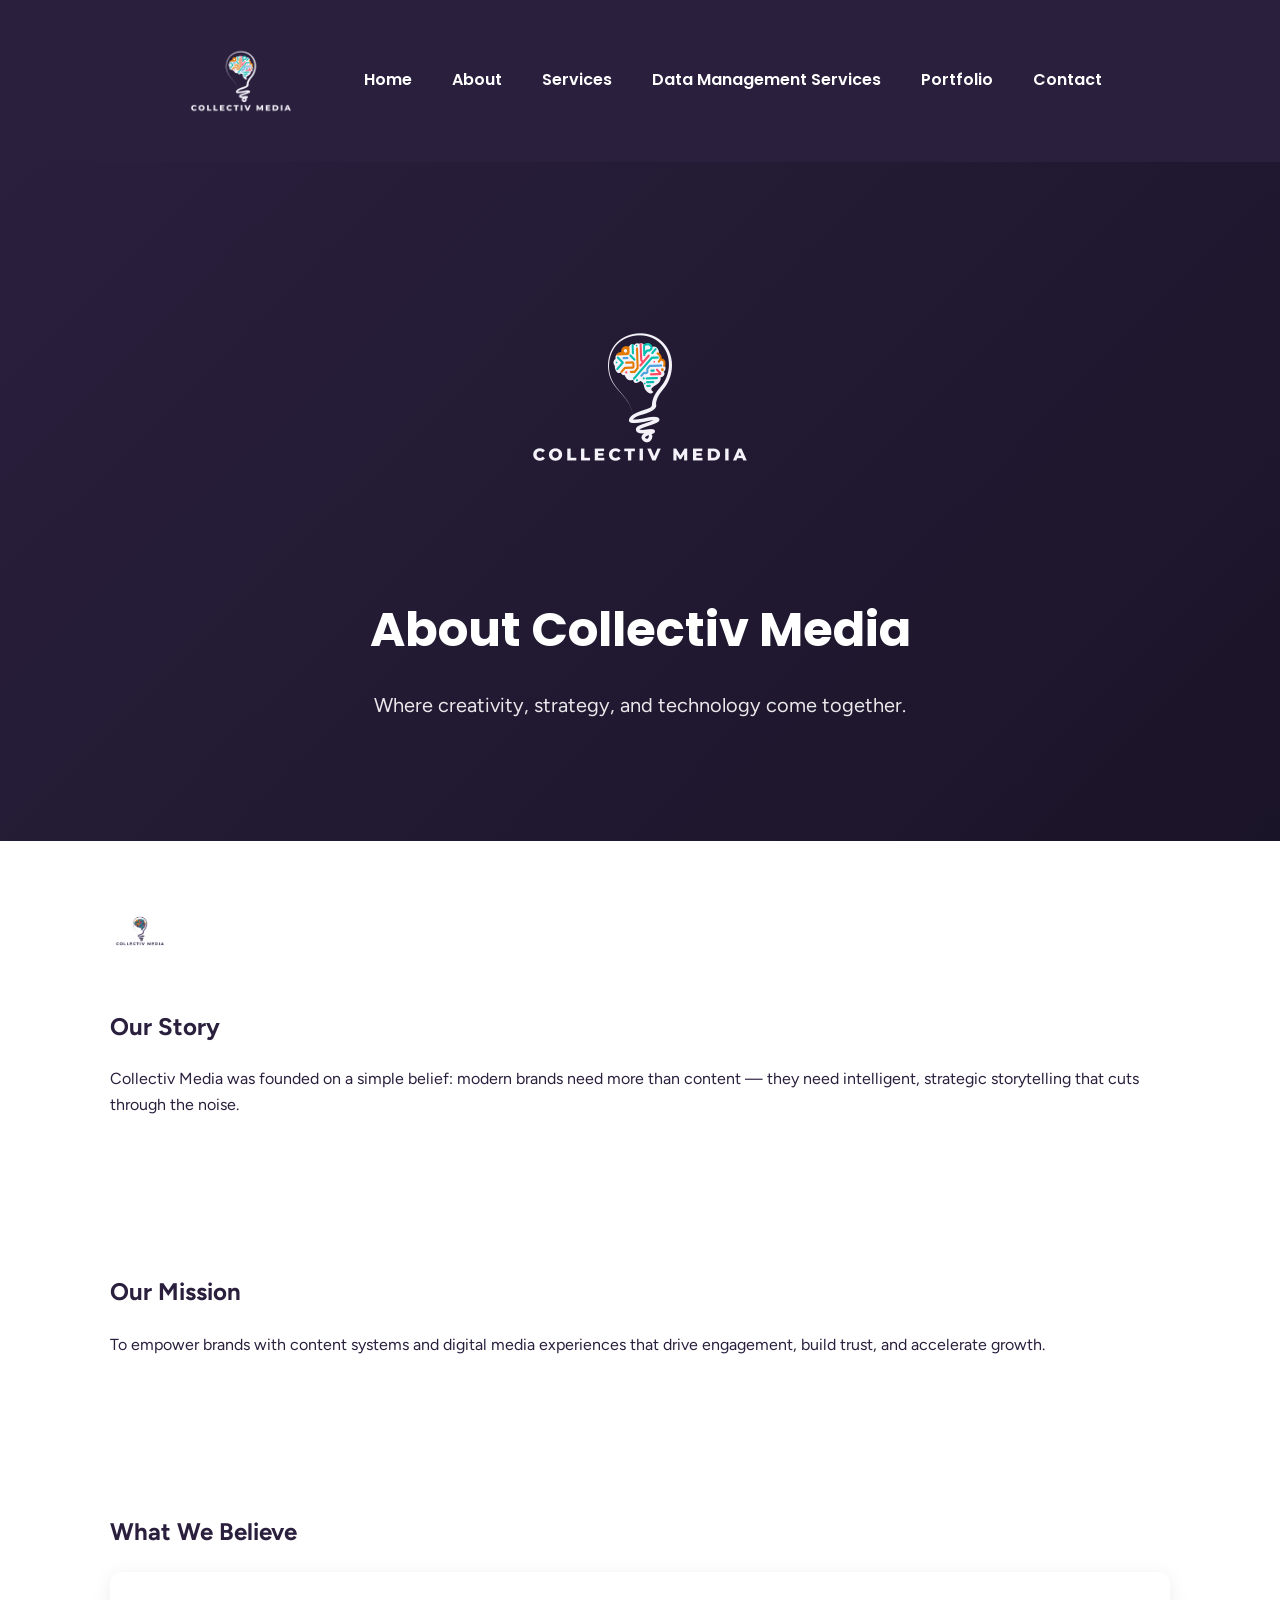
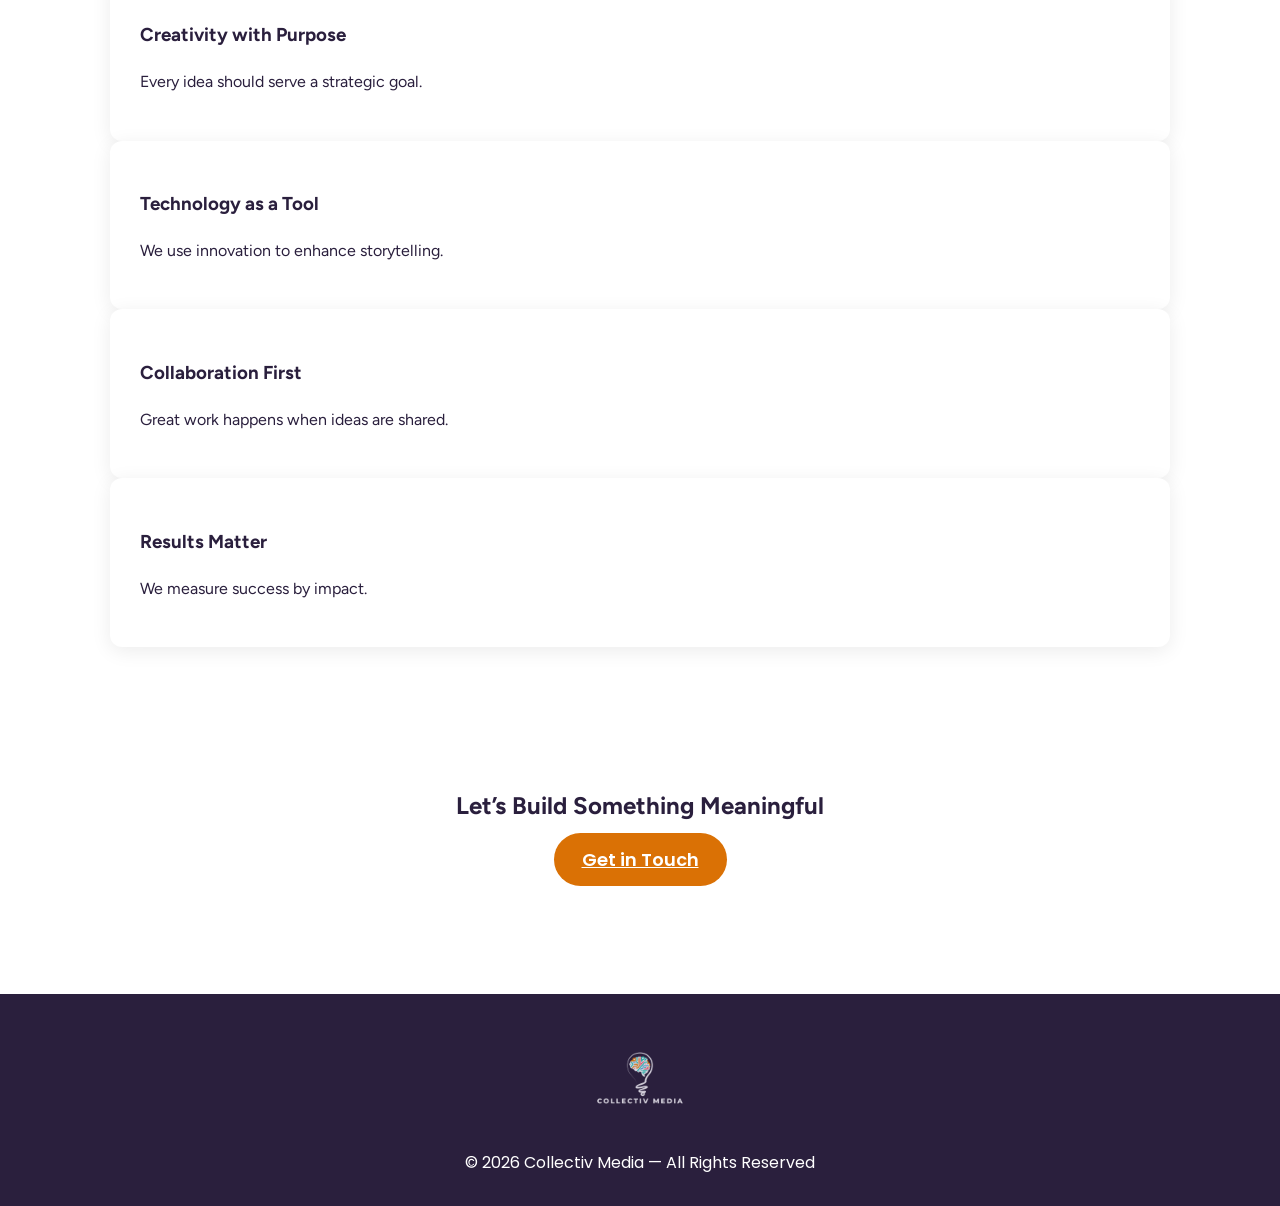
==== commit 7c3f3666: "Refactor about.html for improved structure and clarity" ====
--- a/about.html
+++ b/about.html
@@ -11,121 +11,66 @@
 
   <!-- Navigation -->
   <nav>
+    <a href="index.html" class="nav-logo">
+      <img src="Assets/logo1_full_recolor.png" alt="Collectiv Media Logo" />
+    </a>
+
     <a href="index.html">Home</a>
     <a href="about.html">About</a>
     <a href="services.html">Services</a>
+    <a href="NDIservices.html">Data Management Services</a>
+    <a href="portfolio.html">Portfolio</a>
     <a href="contact.html">Contact</a>
   </nav>
 
   <!-- HERO -->
   <header>
+    <img src="Assets/logo1_full_recolor.png" alt="Collectiv Media Logo" class="hero-logo" />
     <h1>About Collectiv Media</h1>
     <p>Where creativity, strategy, and technology come together.</p>
   </header>
 
   <!-- OUR STORY -->
   <section class="fade-in">
-    <h2 style="font-family: var(--font-display); font-size: 36px; margin-bottom: 20px;">
-      Our Story
-    </h2>
-    <p style="max-width: 800px;">
+    <img src="Assets/Collectiv_Media-clear.png" class="section-logo" alt="Collectiv Media Logo" />
+    <h2>Our Story</h2>
+    <p>
       Collectiv Media was founded on a simple belief: modern brands need more than content — 
-      they need intelligent, strategic storytelling that cuts through the noise. 
-      We blend creativity, digital strategy, and technical expertise to help brands communicate 
-      with clarity, confidence, and impact.
-
-      We understand that as a business in this heavily digital, and data driven world, you must 
-      leverage your data assets to advertise, market, develop your products and intellectual property, 
-      all while keeping them secure and protected. Collectiv Media provides services that support you 
-      every step of the way.
+      they need intelligent, strategic storytelling that cuts through the noise.
     </p>
   </section>
 
   <!-- MISSION -->
   <section class="fade-in">
-    <h2 style="font-family: var(--font-display); font-size: 32px; margin-bottom: 20px;">
-      Our Mission
-    </h2>
-    <p style="max-width: 800px;">
+    <h2>Our Mission</h2>
+    <p>
       To empower brands with content systems and digital media experiences that drive engagement, 
-      build trust, and accelerate growth. We believe in purposeful creativity — every asset, 
-      every message, every strategy should move your brand forward.
+      build trust, and accelerate growth.
     </p>
   </section>
 
-  <!-- VALUES GRID -->
+  <!-- VALUES -->
   <section class="fade-in">
-    <h2 style="font-family: var(--font-display); font-size: 32px; margin-bottom: 40px;">
-      What We Believe
-    </h2>
-
-    <div style="display: grid; grid-template-columns: repeat(auto-fit, minmax(260px, 1fr)); gap: 30px;">
-
-      <div class="card">
-        <h3 style="font-family: var(--font-display); font-size: 22px; margin-bottom: 10px;">
-          Creativity with Purpose
-        </h3>
-        <p>
-          Every idea should serve a strategic goal. We create with intention, not just aesthetics.
-        </p>
-      </div>
-
-      <div class="card">
-        <h3 style="font-family: var(--font-display); font-size: 22px; margin-bottom: 10px;">
-          Technology as a Tool
-        </h3>
-        <p>
-          We embrace digital innovation to enhance storytelling, not replace it.
-        </p>
-      </div>
-
-      <div class="card">
-        <h3 style="font-family: var(--font-display); font-size: 22px; margin-bottom: 10px;">
-          Collaboration First
-        </h3>
-        <p>
-          The best work happens when ideas are shared, challenged, and refined together.
-        </p>
-      </div>
-
-      <div class="card">
-        <h3 style="font-family: var(--font-display); font-size: 22px; margin-bottom: 10px;">
-          Results Matter
-        </h3>
-        <p>
-          We measure success by the impact we create — not just the assets we deliver.
-        </p>
-      </div>
-
+    <h2>What We Believe</h2>
+    <div class="card-grid">
+      <div class="card"><h3>Creativity with Purpose</h3><p>Every idea should serve a strategic goal.</p></div>
+      <div class="card"><h3>Technology as a Tool</h3><p>We use innovation to enhance storytelling.</p></div>
+      <div class="card"><h3>Collaboration First</h3><p>Great work happens when ideas are shared.</p></div>
+      <div class="card"><h3>Results Matter</h3><p>We measure success by impact.</p></div>
     </div>
   </section>
 
-  <!-- CAPABILITIES -->
-  <section class="fade-in">
-    <h2 style="font-family: var(--font-display); font-size: 32px; margin-bottom: 20px;">
-      What We Bring to the Table
-    </h2>
-
-    <ul style="max-width: 800px; line-height: 1.8; font-size: 18px;">
-      <li>Strategic content planning and execution</li>
-      <li>Digital media production (video, graphics, multimedia)</li>
-      <li>Brand identity and messaging development</li>
-      <li>Platform‑specific content optimization</li>
-      <li>Creative direction and storytelling</li>
-      <li>Audience engagement and growth strategy</li>
-    </ul>
-  </section>
-
   <!-- CTA -->
-  <section class="fade-in" style="text-align: center;">
-    <h2 style="font-family: var(--font-display); font-size: 32px; margin-bottom: 20px;">
-      Let’s Build Something Meaningful
-    </h2>
+  <section class="fade-in" style="text-align:center;">
+    <h2>Let’s Build Something Meaningful</h2>
     <a href="contact.html" class="btn">Get in Touch</a>
   </section>
 
   <!-- FOOTER -->
   <footer>
+    <div class="footer-logo">
+      <img src="Assets/logo1_full_recolor.png" alt="Collectiv Media Logo" />
+    </div>
     © 2026 Collectiv Media — All Rights Reserved
   </footer>
 
--- a/style.css
+++ b/style.css
@@ -56,6 +56,49 @@
   margin: auto;
   padding: 60px 20px;
 }
+
+/* -------------------------------------------------- */
+/* LOGOS                                          */
+/* -------------------------------------------------- */
+
+.nav-logo img {
+  height: 126px;
+  width: auto;
+  vertical-align: middle;
+  margin-right: 20px;
+}
+
+.hero-logo {
+  height: 270px;
+  width: auto;
+  margin-bottom: 20px;
+}
+
+.footer-logo img {
+  height: 108px;
+  width: auto;
+  opacity: 0.85;
+  margin-bottom: 10px;
+}
+
+.section-logo {
+  height: 60px;
+  width: auto;
+  margin-bottom: 20px;
+  opacity: 0.9;
+}
+
+.portfolio-watermark {
+  position: absolute;
+  top: 50%;
+  left: 50%;
+  height: 300px;
+  width: auto;
+  opacity: 0.05;
+  transform: translate(-50%, -50%);
+  pointer-events: none;
+}
+
 
 /* -------------------------------------------------- */
 /* NAVIGATION                                          */
@@ -257,3 +300,68 @@
     transform: translateY(0);
   }
 }
+
+/* -------------------------------------------------- */
+/* METHODOLOGY DIAGRAM                                */
+/* -------------------------------------------------- */
+
+.methodology-diagram {
+  display: flex;
+  justify-content: center;
+  align-items: center;
+  gap: 25px;
+  flex-wrap: wrap;
+  margin-top: 30px;
+}
+
+.method-step {
+  background: var(--brand-white);
+  border-radius: var(--radius-card);
+  padding: 25px;
+  width: 220px;
+  box-shadow: var(--shadow-soft);
+  text-align: center;
+  transition: transform 0.25s ease, box-shadow 0.25s ease;
+}
+
+.method-step:hover {
+  transform: translateY(-6px);
+  box-shadow: var(--shadow-medium);
+}
+
+.method-icon {
+  font-size: 40px;
+  margin-bottom: 10px;
+}
+
+.method-arrow {
+  font-size: 32px;
+  color: var(--brand-orange);
+  font-weight: bold;
+}
+
+/* -------------------------------------------------- */
+/* FLOATING CTA BUTTON                                 */
+/* -------------------------------------------------- */
+
+.floating-cta {
+  position: fixed;
+  bottom: 25px;
+  right: 25px;
+  background: var(--brand-orange);
+  color: var(--brand-white);
+  padding: 14px 28px;
+  border-radius: var(--radius-pill);
+  font-family: var(--font-display);
+  font-size: 18px;
+  font-weight: 600;
+  text-decoration: none;
+  box-shadow: 0 6px 20px rgba(0,0,0,0.15);
+  transition: background 0.25s ease, transform 0.2s ease;
+  z-index: 999;
+}
+
+.floating-cta:hover {
+  background: var(--brand-dark);
+  transform: translateY(-3px);
+}
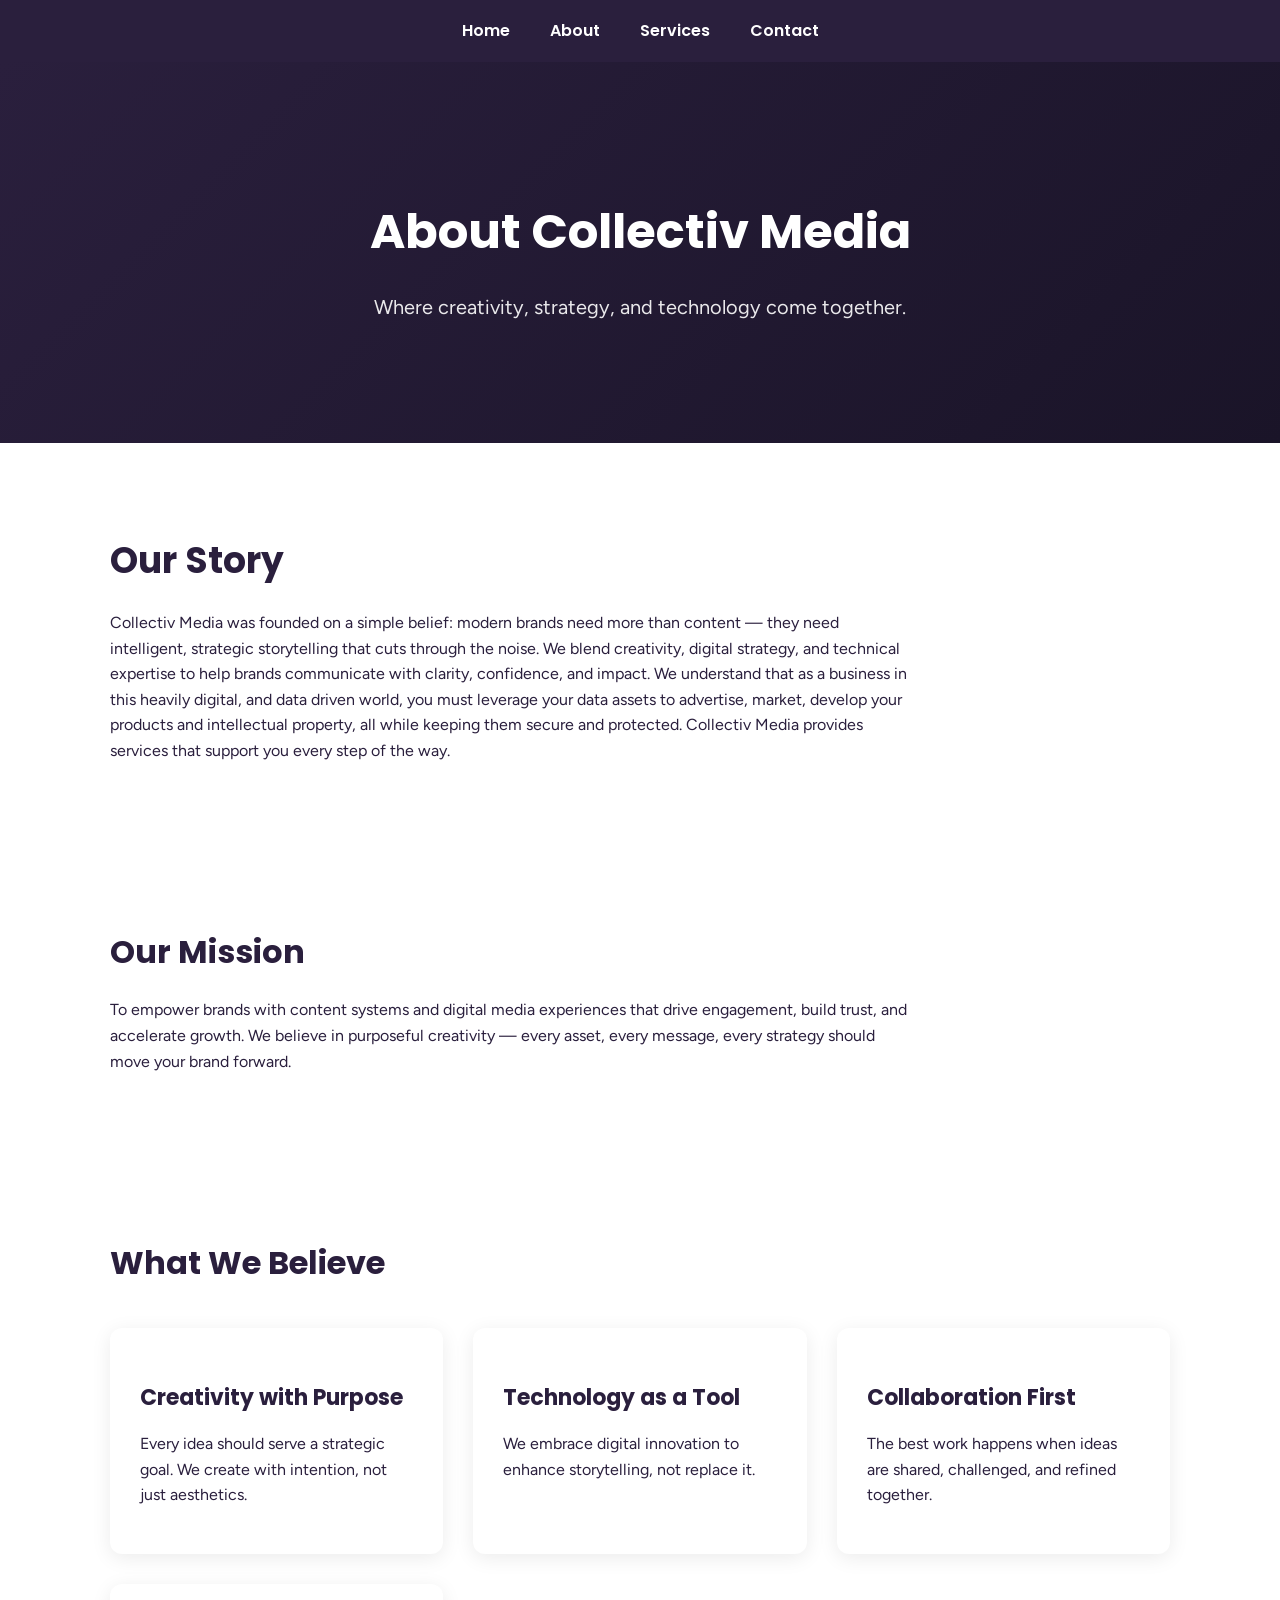
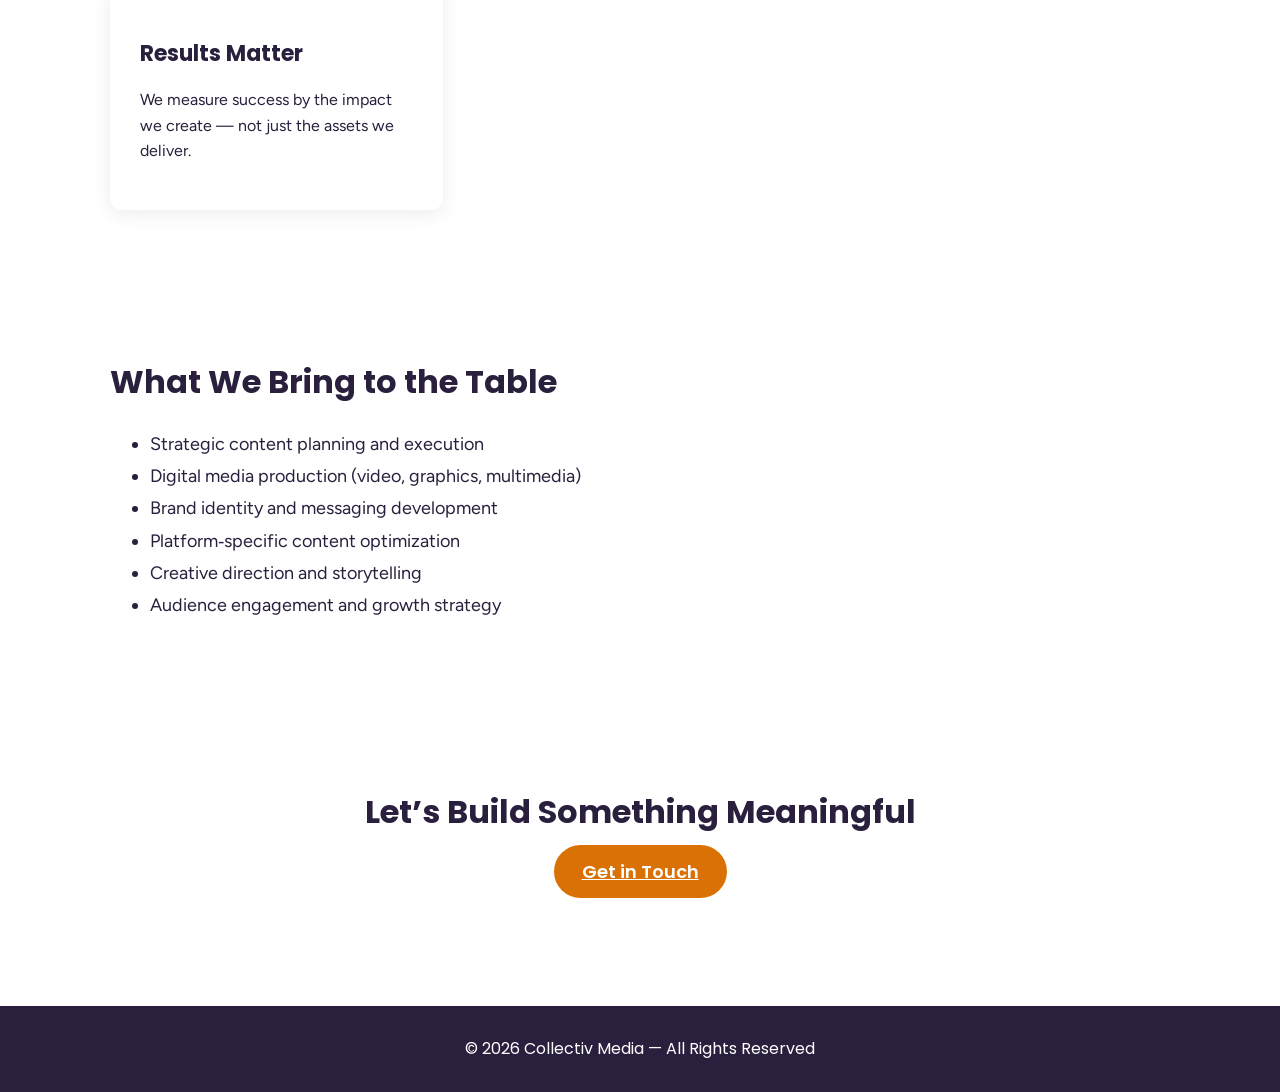
==== commit a7cf9d96: "Revert About page layout and styles Manually reverting back to previous layout. Smh." ====
--- a/about.html
+++ b/about.html
@@ -11,66 +11,121 @@
 
   <!-- Navigation -->
   <nav>
-    <a href="index.html" class="nav-logo">
-      <img src="Assets/logo1_full_recolor.png" alt="Collectiv Media Logo" />
-    </a>
-
     <a href="index.html">Home</a>
     <a href="about.html">About</a>
     <a href="services.html">Services</a>
-    <a href="NDIservices.html">Data Management Services</a>
-    <a href="portfolio.html">Portfolio</a>
     <a href="contact.html">Contact</a>
   </nav>
 
   <!-- HERO -->
   <header>
-    <img src="Assets/logo1_full_recolor.png" alt="Collectiv Media Logo" class="hero-logo" />
     <h1>About Collectiv Media</h1>
     <p>Where creativity, strategy, and technology come together.</p>
   </header>
 
   <!-- OUR STORY -->
   <section class="fade-in">
-    <img src="Assets/Collectiv_Media-clear.png" class="section-logo" alt="Collectiv Media Logo" />
-    <h2>Our Story</h2>
-    <p>
+    <h2 style="font-family: var(--font-display); font-size: 36px; margin-bottom: 20px;">
+      Our Story
+    </h2>
+    <p style="max-width: 800px;">
       Collectiv Media was founded on a simple belief: modern brands need more than content — 
-      they need intelligent, strategic storytelling that cuts through the noise.
+      they need intelligent, strategic storytelling that cuts through the noise. 
+      We blend creativity, digital strategy, and technical expertise to help brands communicate 
+      with clarity, confidence, and impact.
+
+      We understand that as a business in this heavily digital, and data driven world, you must 
+      leverage your data assets to advertise, market, develop your products and intellectual property, 
+      all while keeping them secure and protected. Collectiv Media provides services that support you 
+      every step of the way.
     </p>
   </section>
 
   <!-- MISSION -->
   <section class="fade-in">
-    <h2>Our Mission</h2>
-    <p>
+    <h2 style="font-family: var(--font-display); font-size: 32px; margin-bottom: 20px;">
+      Our Mission
+    </h2>
+    <p style="max-width: 800px;">
       To empower brands with content systems and digital media experiences that drive engagement, 
-      build trust, and accelerate growth.
+      build trust, and accelerate growth. We believe in purposeful creativity — every asset, 
+      every message, every strategy should move your brand forward.
     </p>
   </section>
 
-  <!-- VALUES -->
+  <!-- VALUES GRID -->
   <section class="fade-in">
-    <h2>What We Believe</h2>
-    <div class="card-grid">
-      <div class="card"><h3>Creativity with Purpose</h3><p>Every idea should serve a strategic goal.</p></div>
-      <div class="card"><h3>Technology as a Tool</h3><p>We use innovation to enhance storytelling.</p></div>
-      <div class="card"><h3>Collaboration First</h3><p>Great work happens when ideas are shared.</p></div>
-      <div class="card"><h3>Results Matter</h3><p>We measure success by impact.</p></div>
+    <h2 style="font-family: var(--font-display); font-size: 32px; margin-bottom: 40px;">
+      What We Believe
+    </h2>
+
+    <div style="display: grid; grid-template-columns: repeat(auto-fit, minmax(260px, 1fr)); gap: 30px;">
+
+      <div class="card">
+        <h3 style="font-family: var(--font-display); font-size: 22px; margin-bottom: 10px;">
+          Creativity with Purpose
+        </h3>
+        <p>
+          Every idea should serve a strategic goal. We create with intention, not just aesthetics.
+        </p>
+      </div>
+
+      <div class="card">
+        <h3 style="font-family: var(--font-display); font-size: 22px; margin-bottom: 10px;">
+          Technology as a Tool
+        </h3>
+        <p>
+          We embrace digital innovation to enhance storytelling, not replace it.
+        </p>
+      </div>
+
+      <div class="card">
+        <h3 style="font-family: var(--font-display); font-size: 22px; margin-bottom: 10px;">
+          Collaboration First
+        </h3>
+        <p>
+          The best work happens when ideas are shared, challenged, and refined together.
+        </p>
+      </div>
+
+      <div class="card">
+        <h3 style="font-family: var(--font-display); font-size: 22px; margin-bottom: 10px;">
+          Results Matter
+        </h3>
+        <p>
+          We measure success by the impact we create — not just the assets we deliver.
+        </p>
+      </div>
+
     </div>
   </section>
 
+  <!-- CAPABILITIES -->
+  <section class="fade-in">
+    <h2 style="font-family: var(--font-display); font-size: 32px; margin-bottom: 20px;">
+      What We Bring to the Table
+    </h2>
+
+    <ul style="max-width: 800px; line-height: 1.8; font-size: 18px;">
+      <li>Strategic content planning and execution</li>
+      <li>Digital media production (video, graphics, multimedia)</li>
+      <li>Brand identity and messaging development</li>
+      <li>Platform‑specific content optimization</li>
+      <li>Creative direction and storytelling</li>
+      <li>Audience engagement and growth strategy</li>
+    </ul>
+  </section>
+
   <!-- CTA -->
-  <section class="fade-in" style="text-align:center;">
-    <h2>Let’s Build Something Meaningful</h2>
+  <section class="fade-in" style="text-align: center;">
+    <h2 style="font-family: var(--font-display); font-size: 32px; margin-bottom: 20px;">
+      Let’s Build Something Meaningful
+    </h2>
     <a href="contact.html" class="btn">Get in Touch</a>
   </section>
 
   <!-- FOOTER -->
   <footer>
-    <div class="footer-logo">
-      <img src="Assets/logo1_full_recolor.png" alt="Collectiv Media Logo" />
-    </div>
     © 2026 Collectiv Media — All Rights Reserved
   </footer>
 
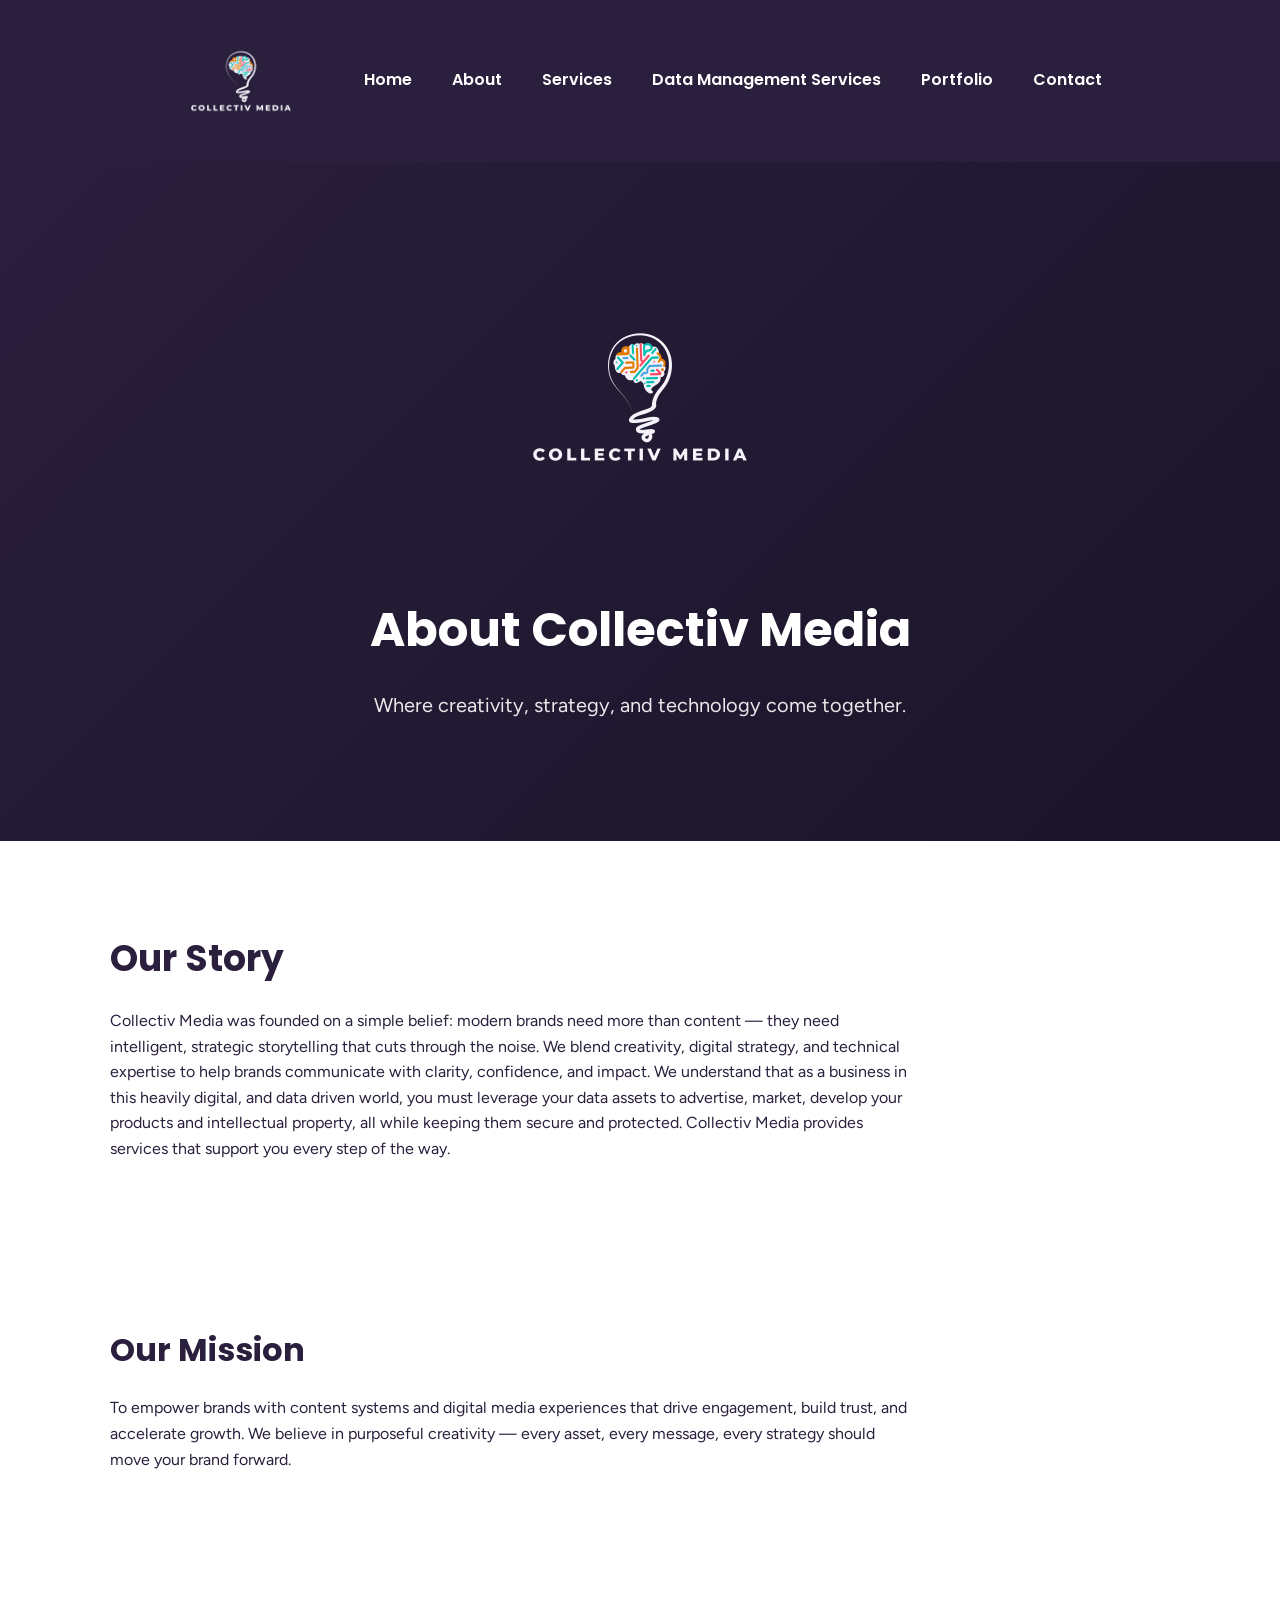
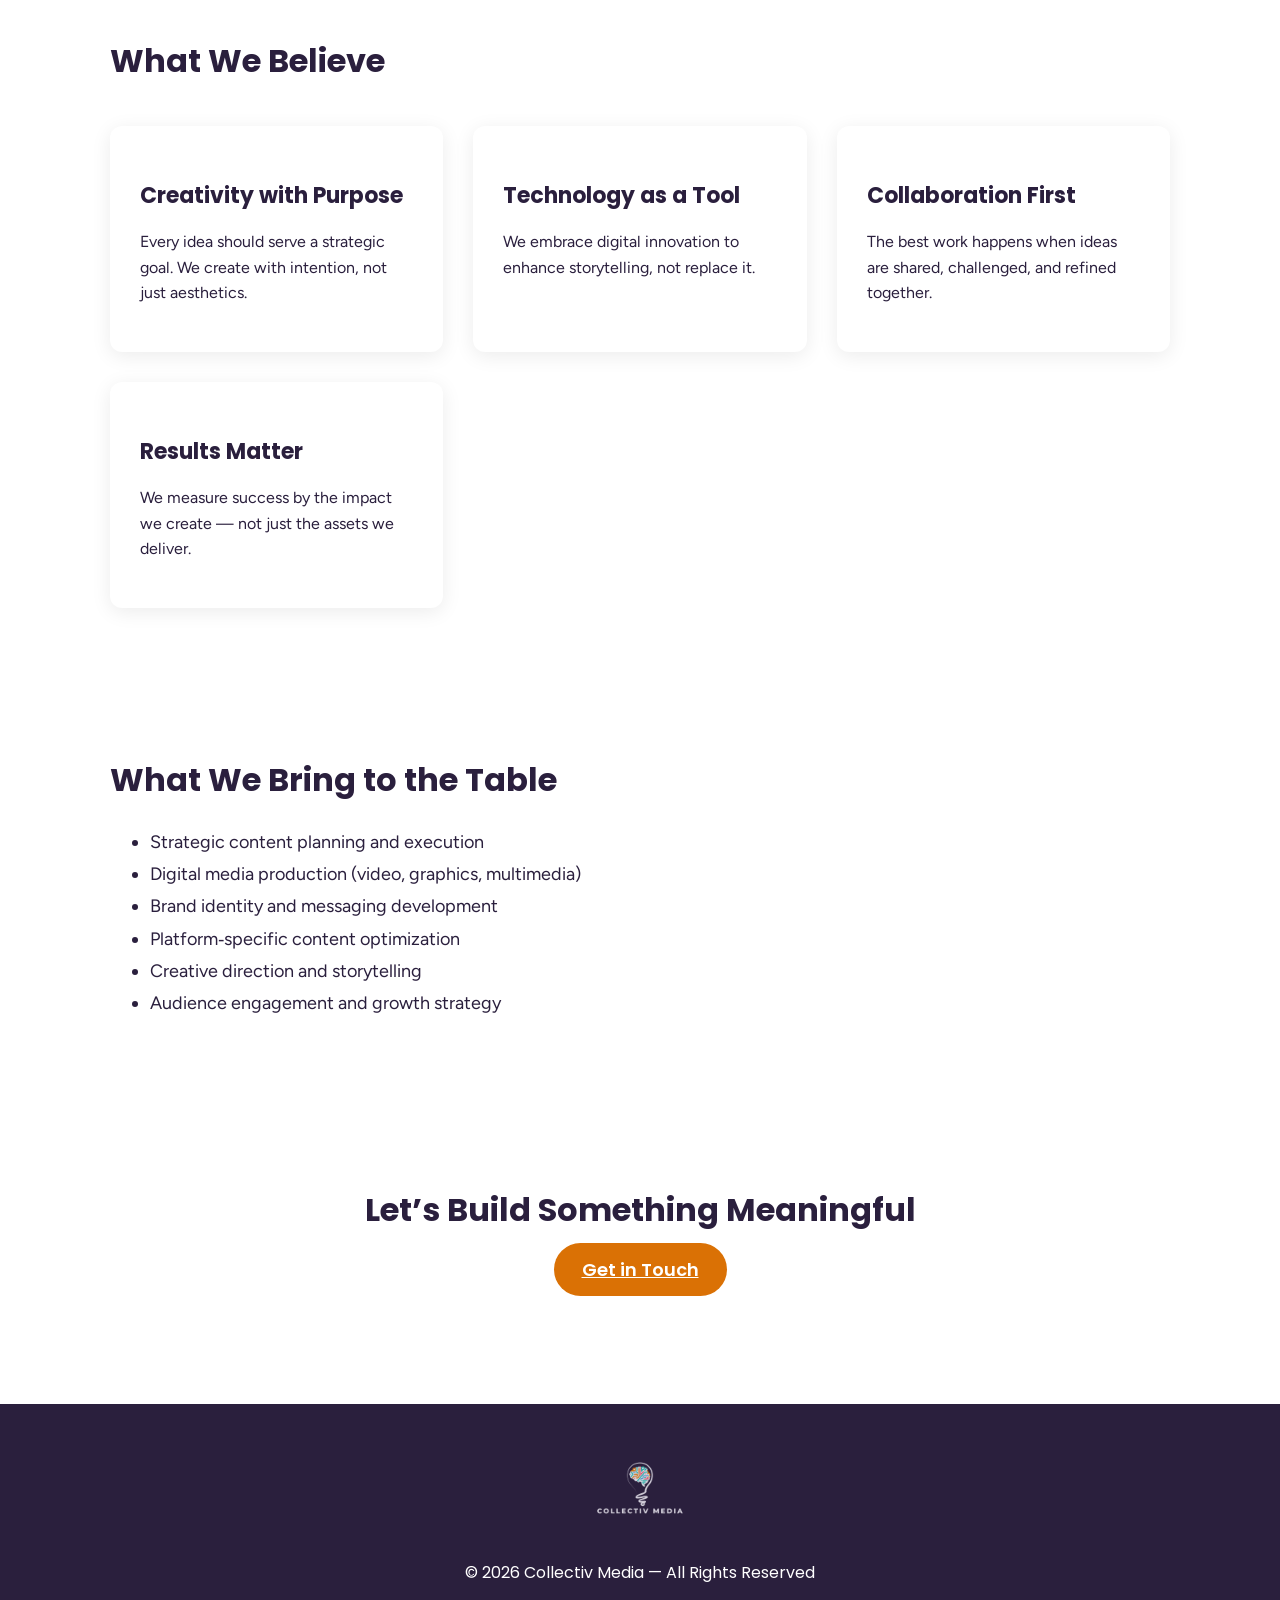
==== commit 69e07cce: "Add logo images to navigation and footer" ====
--- a/about.html
+++ b/about.html
@@ -11,14 +11,22 @@
 
   <!-- Navigation -->
   <nav>
+    <a href="index.html" class="nav-logo">
+      <img src="Assets/logo1_full_recolor.png" alt="Collectiv Media Logo" />
+    </a>
+
     <a href="index.html">Home</a>
     <a href="about.html">About</a>
     <a href="services.html">Services</a>
+    <a href="NDIservices.html">Data Management Services</a>
+    <a href="portfolio.html">Portfolio</a>
     <a href="contact.html">Contact</a>
   </nav>
 
   <!-- HERO -->
   <header>
+    <img src="Assets/logo1_full_recolor.png" alt="Collectiv Media Logo" class="hero-logo" />
+
     <h1>About Collectiv Media</h1>
     <p>Where creativity, strategy, and technology come together.</p>
   </header>
@@ -126,6 +134,9 @@
 
   <!-- FOOTER -->
   <footer>
+    <div class="footer-logo">
+      <img src="Assets/logo1_full_recolor.png" alt="Collectiv Media Logo" />
+    </div>
     © 2026 Collectiv Media — All Rights Reserved
   </footer>
 
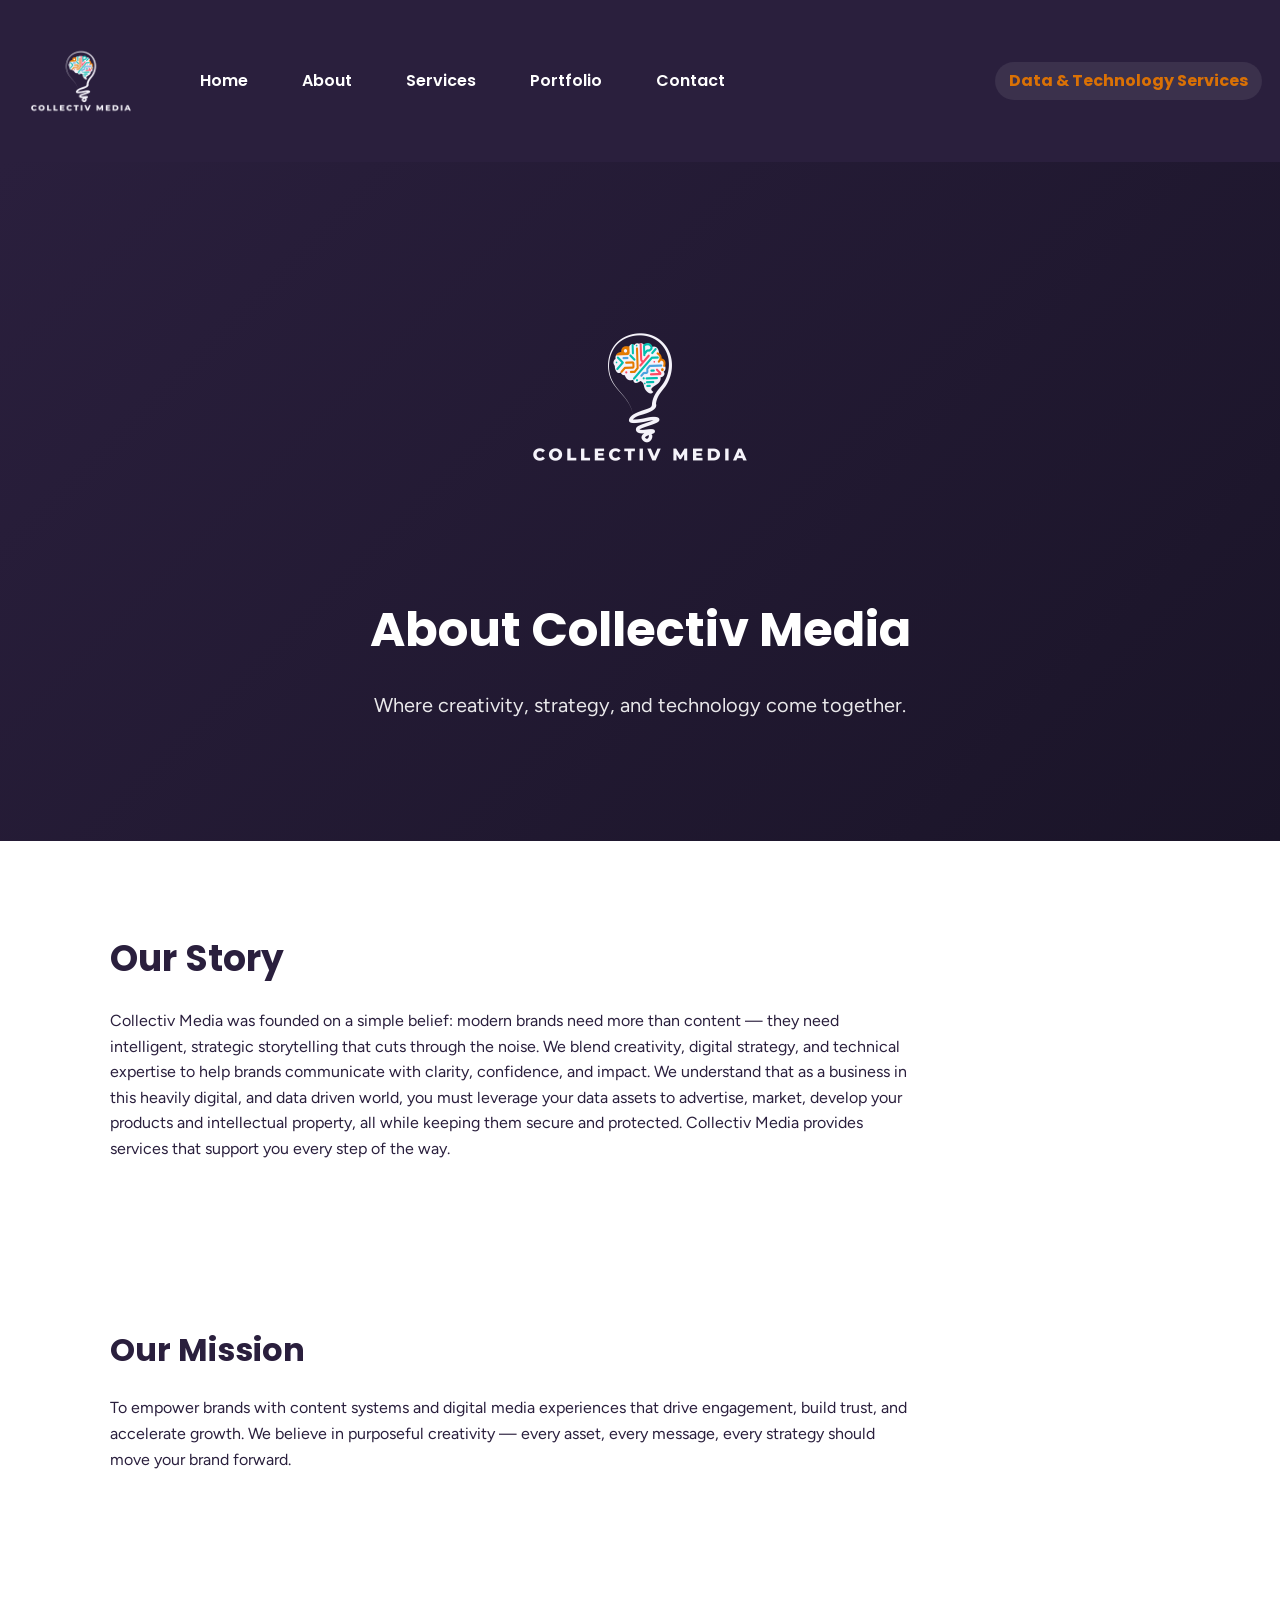
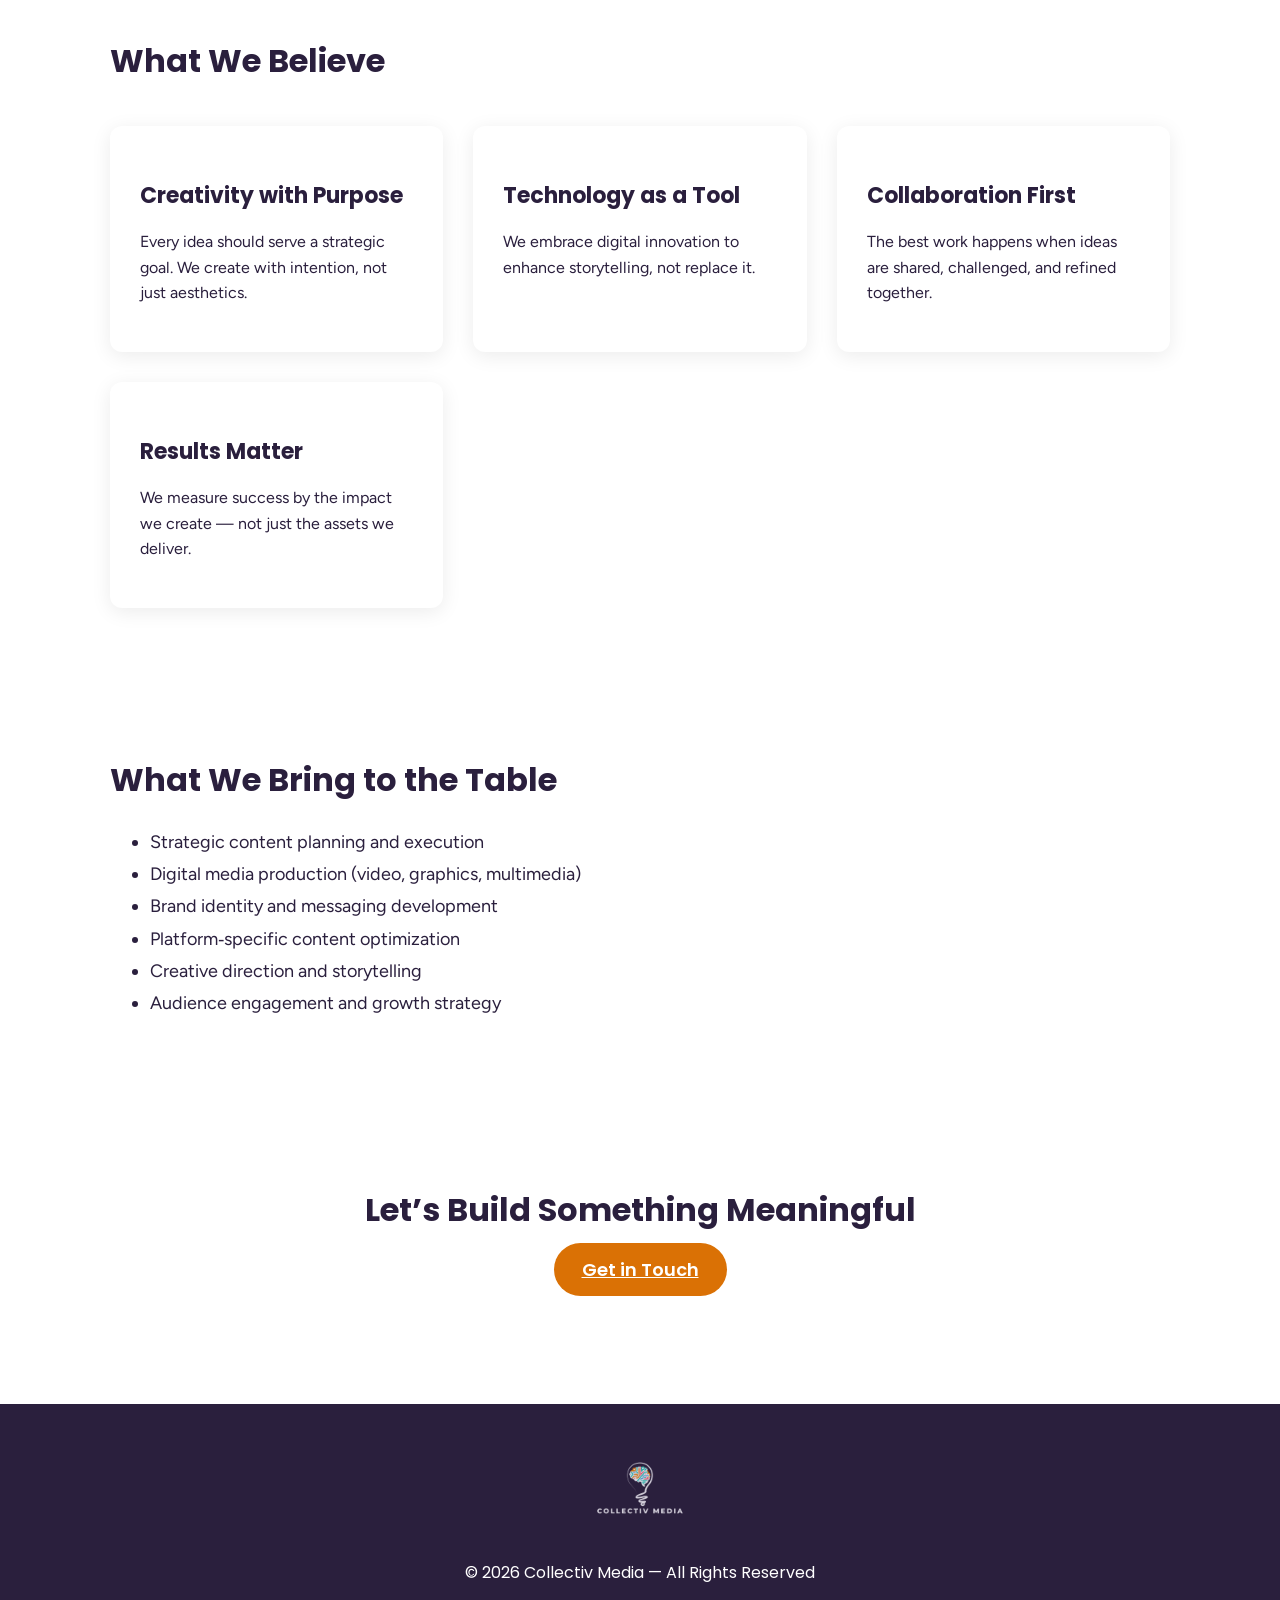
==== commit c8e10e66: "Refactor navigation structure in about.html" ====
--- a/about.html
+++ b/about.html
@@ -10,18 +10,21 @@
 <body>
 
   <!-- Navigation -->
-  <nav>
-    <a href="index.html" class="nav-logo">
-      <img src="Assets/logo1_full_recolor.png" alt="Collectiv Media Logo" />
-    </a>
+ <nav>
+  <a href="index.html" class="nav-logo">
+    <img src="Assets/logo1_full_recolor.png" alt="Collectiv Media Logo" />
+  </a>
 
+  <div class="nav-links">
     <a href="index.html">Home</a>
     <a href="about.html">About</a>
     <a href="services.html">Services</a>
-    <a href="NDIservices.html">Data Management Services</a>
     <a href="portfolio.html">Portfolio</a>
     <a href="contact.html">Contact</a>
-  </nav>
+  </div>
+
+  <a href="NDIservices.html" class="nav-special">Data & Technology Services</a>
+</nav>
 
   <!-- HERO -->
   <header>
--- a/style.css
+++ b/style.css
@@ -293,6 +293,10 @@
   transform: translateY(20px);
   animation: fadeInUp 0.6s ease forwards;
 }
+.fade-in.visible {
+  opacity: 1;
+  transform: translateY(0);
+}
 
 @keyframes fadeInUp {
   to {
@@ -365,3 +369,74 @@
   background: var(--brand-dark);
   transform: translateY(-3px);
 }
+
+/* Right‑aligned special nav link */
+.nav-right {
+  margin-left: auto;
+  font-weight: 700;
+  color: var(--brand-orange);
+}
+
+.nav-right:hover {
+  color: var(--brand-white);
+}
+
+/* Navigation layout upgrade */
+nav {
+  display: flex;
+  align-items: center;
+  justify-content: space-between;
+}
+
+/* Group of main links */
+.nav-links {
+  display: flex;
+  gap: 18px;
+}
+
+/* Special right‑side link */
+.nav-special {
+  margin-left: auto;
+  font-weight: 700;
+  color: var(--brand-orange);
+}
+
+.nav-special:hover {
+  color: var(--brand-white);
+}
+
+/* Accent Pill for the right‑side nav link */
+.nav-special {
+  margin-left: auto;
+  padding: 6px 14px;
+  border-radius: 20px;
+  background: rgba(255, 255, 255, 0.08);
+  font-weight: 700;
+  color: var(--brand-orange);
+  transition: background 0.3s ease, color 0.3s ease;
+}
+
+.nav-special:hover {
+  background: var(--brand-orange);
+  color: var(--brand-white);
+}
+
+/* Accent Pill + Glow Pulse Hover */
+.nav-special {
+  margin-left: auto;
+  padding: 6px 14px;
+  border-radius: 20px;
+  background: rgba(255, 255, 255, 0.08);
+  font-weight: 700;
+  color: var(--brand-orange);
+  transition: 
+    background 0.3s ease,
+    color 0.3s ease,
+    box-shadow 0.3s ease;
+}
+
+.nav-special:hover {
+  background: var(--brand-orange);
+  color: var(--brand-white);
+  box-shadow: 0 0 12px rgba(255, 140, 0, 0.6);
+}
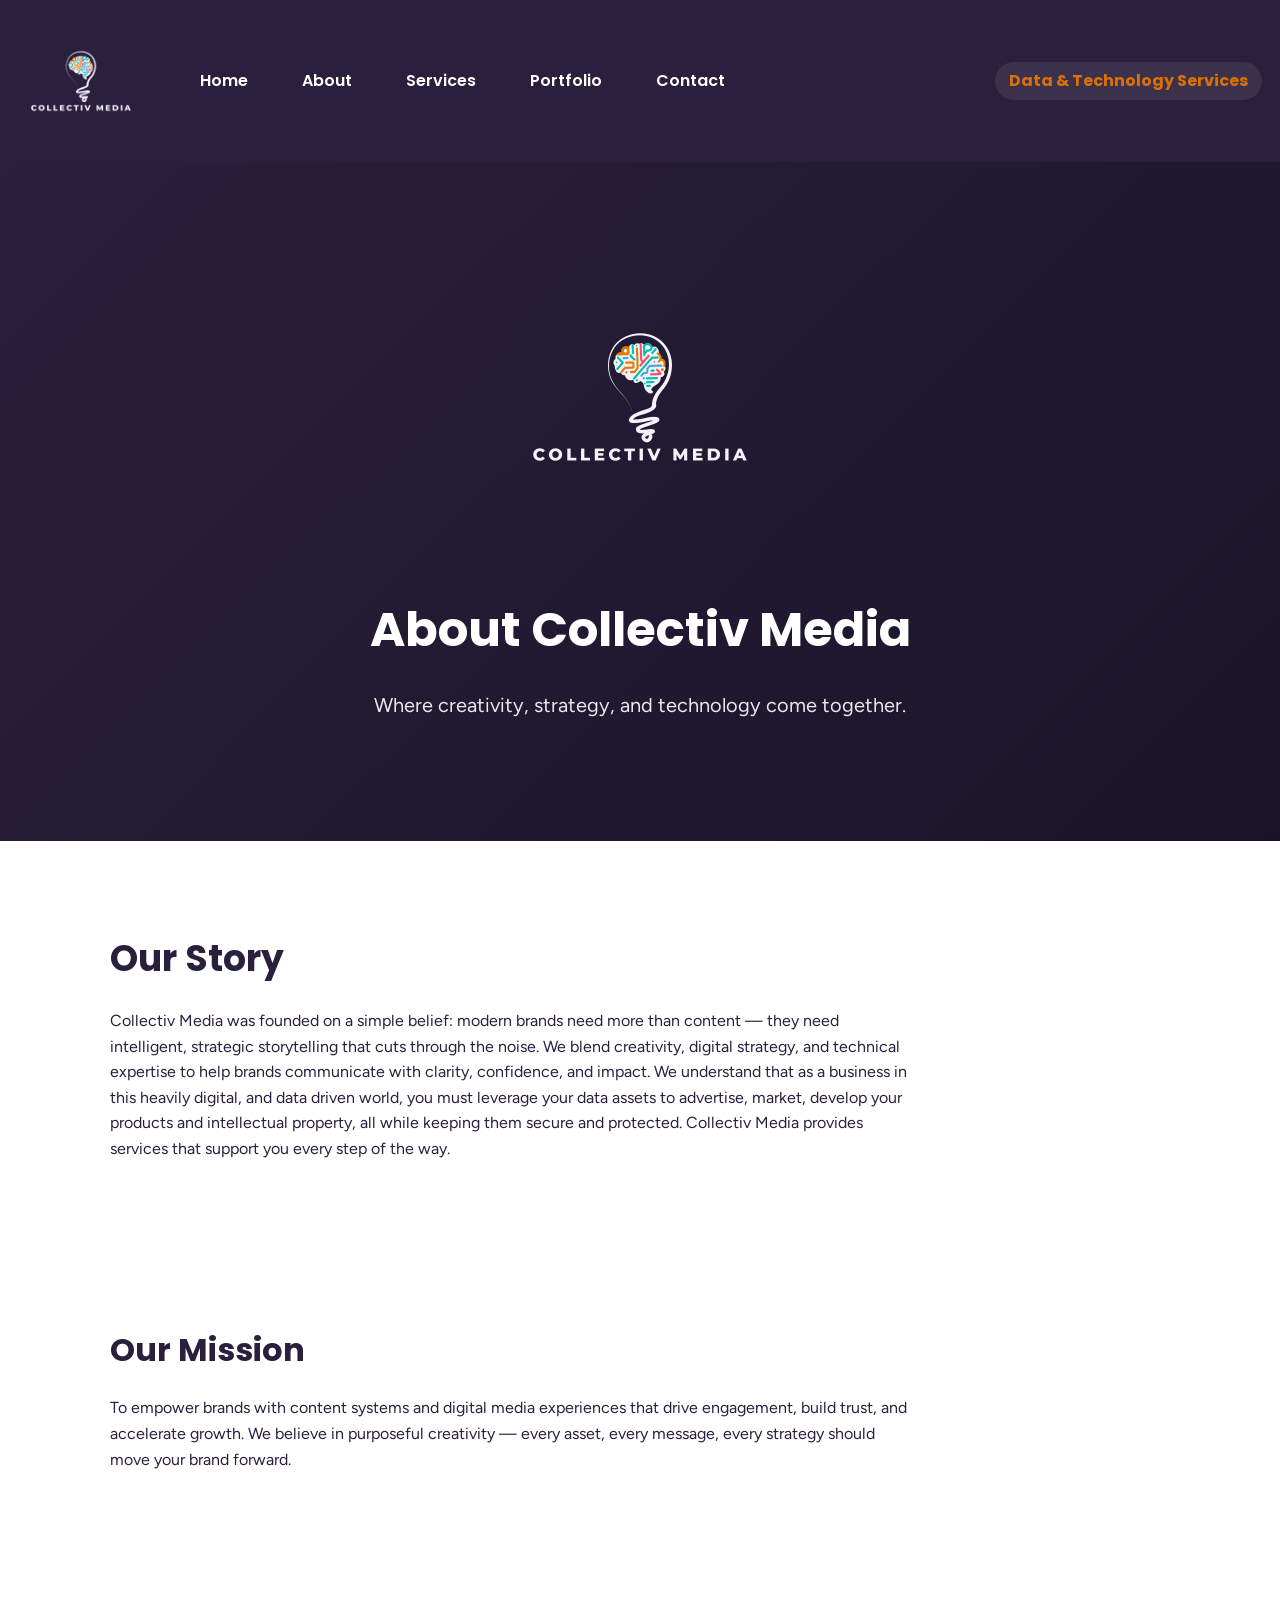
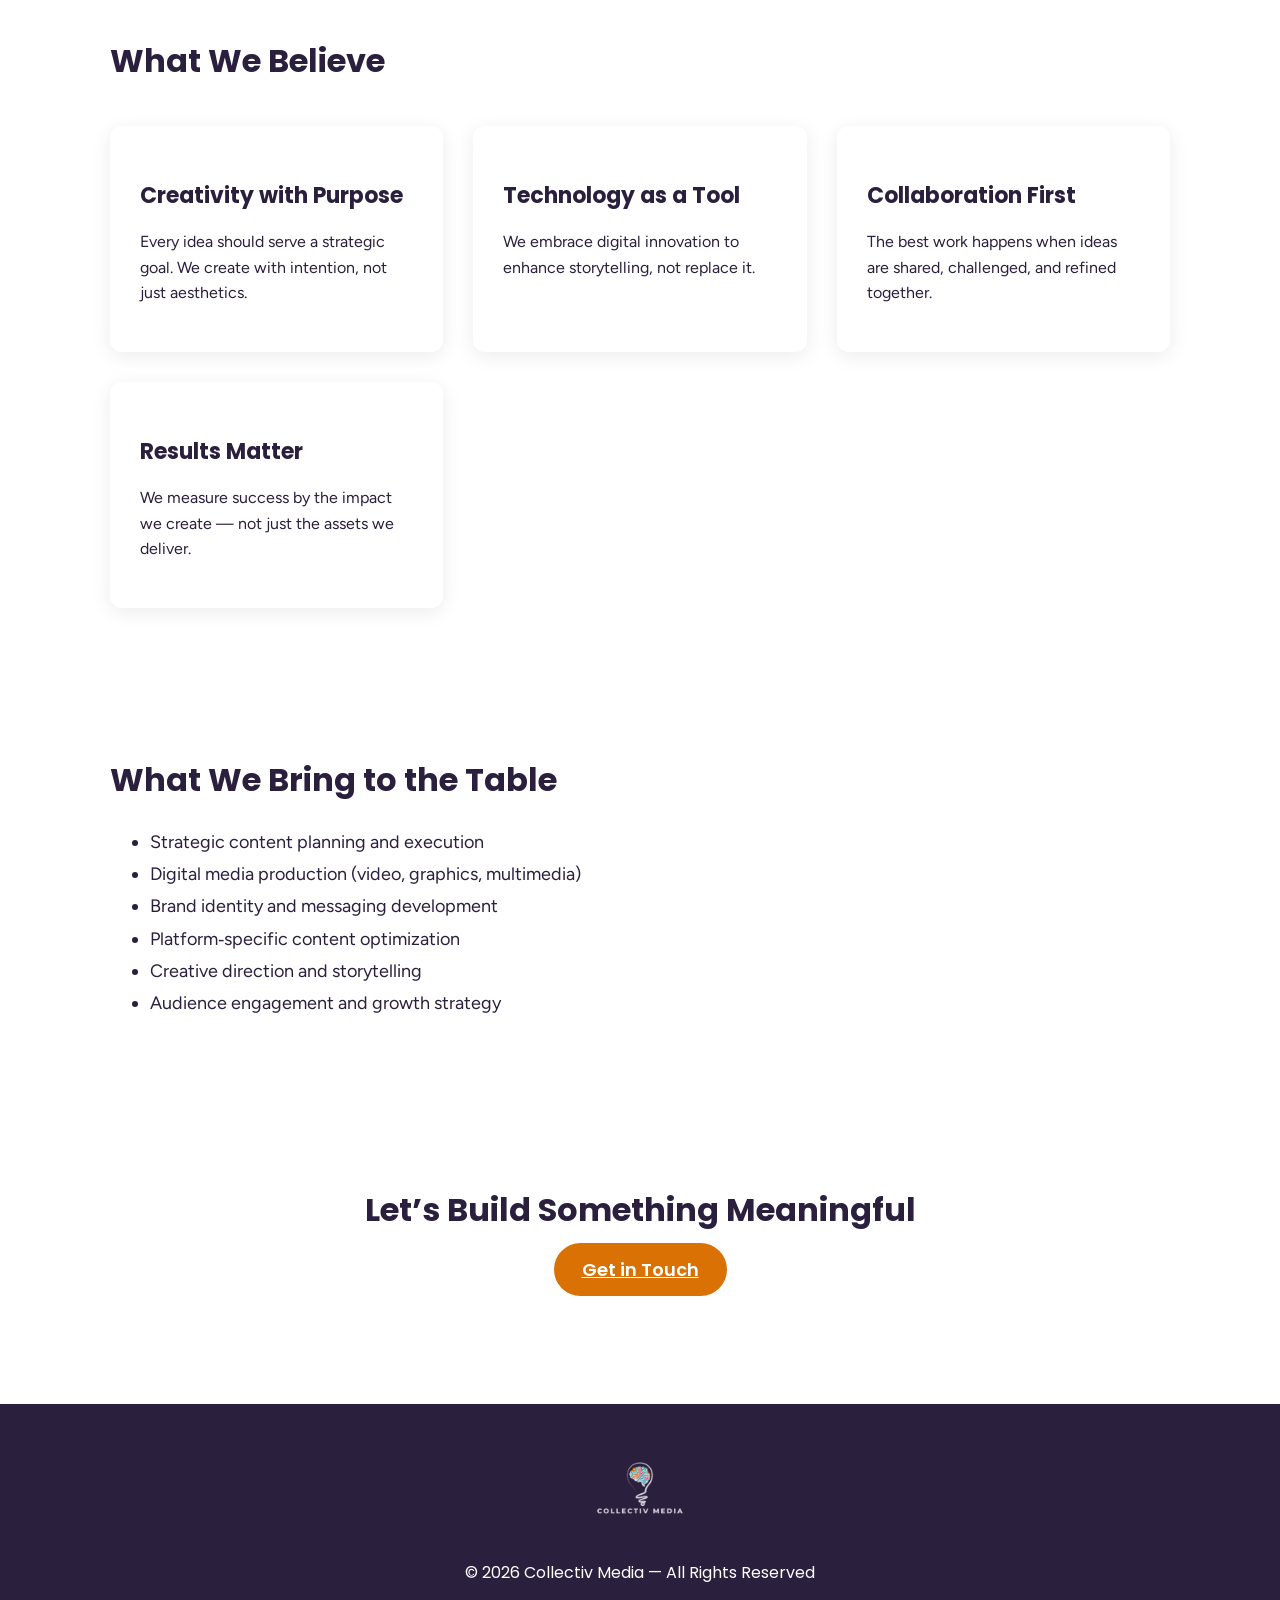
==== commit bbf9cb48: "Update navigation for mobile menu functionality" ====
--- a/about.html
+++ b/about.html
@@ -10,21 +10,28 @@
 <body>
 
   <!-- Navigation -->
- <nav>
-  <a href="index.html" class="nav-logo">
-    <img src="Assets/logo1_full_recolor.png" alt="Collectiv Media Logo" />
-  </a>
+  <nav>
+    <a href="index.html" class="nav-logo">
+      <img src="Assets/logo1_full_recolor.png" alt="Collectiv Media Logo" />
+    </a>
 
-  <div class="nav-links">
-    <a href="index.html">Home</a>
-    <a href="about.html">About</a>
-    <a href="services.html">Services</a>
-    <a href="portfolio.html">Portfolio</a>
-    <a href="contact.html">Contact</a>
-  </div>
+    <!-- MOBILE MENU BUTTON -->
+    <button class="cm-mobile-menu-btn" aria-label="Open Menu">
+      <span></span>
+      <span></span>
+      <span></span>
+    </button>
 
-  <a href="NDIservices.html" class="nav-special">Data & Technology Services</a>
-</nav>
+    <div class="nav-links">
+      <a href="index.html">Home</a>
+      <a href="about.html">About</a>
+      <a href="services.html">Services</a>
+      <a href="portfolio.html">Portfolio</a>
+      <a href="contact.html">Contact</a>
+    </div>
+
+    <a href="NDIservices.html" class="nav-special">Data & Technology Services</a>
+  </nav>
 
   <!-- HERO -->
   <header>
@@ -143,5 +150,16 @@
     © 2026 Collectiv Media — All Rights Reserved
   </footer>
 
+  <!-- MOBILE NAV JS -->
+  <script>
+    const cmMenuBtn = document.querySelector('.cm-mobile-menu-btn');
+    const cmNavLinks = document.querySelector('nav .nav-links');
+
+    cmMenuBtn.addEventListener('click', () => {
+      cmMenuBtn.classList.toggle('active');
+      cmNavLinks.classList.toggle('open');
+    });
+  </script>
+
 </body>
 </html>
--- a/style.css
+++ b/style.css
@@ -440,3 +440,90 @@
   color: var(--brand-white);
   box-shadow: 0 0 12px rgba(255, 140, 0, 0.6);
 }
+
+/* ============================
+   COLLECTIV MEDIA — MOBILE NAV
+   ============================ */
+
+/* Default: hide hamburger on desktop */
+.cm-mobile-menu-btn {
+  display: none !important;
+}
+
+/* MOBILE BREAKPOINT — expanded to 1200px */
+@media (max-width: 1200px) {
+
+  nav {
+    display: flex !important;
+    align-items: center !important;
+    justify-content: space-between !important;
+    padding: 14px 18px !important;
+    position: sticky;
+    top: 0;
+    z-index: 1000;
+  }
+
+  .cm-mobile-menu-btn {
+    all: unset;
+    display: flex !important;
+    flex-direction: column;
+    justify-content: space-between;
+    width: 32px;
+    height: 22px;
+    cursor: pointer;
+    margin-left: auto;
+    z-index: 1001;
+  }
+
+  .cm-mobile-menu-btn span {
+    display: block;
+    height: 3px;
+    width: 100%;
+    background: var(--brand-white);
+    border-radius: 3px;
+    transition: 0.3s ease;
+  }
+
+  nav .nav-links {
+    all: unset;
+    position: fixed !important;
+    top: 0;
+    right: -100%;
+    height: 100vh;
+    width: 260px;
+    background: var(--brand-dark);
+    padding-top: 80px;
+    padding-left: 20px;
+    display: flex !important;
+    flex-direction: column !important;
+    gap: 22px;
+    transition: right 0.35s ease;
+    z-index: 1000;
+    box-shadow: -4px 0 12px rgba(0,0,0,0.4);
+  }
+
+  nav .nav-links.open {
+    right: 0 !important;
+  }
+
+  nav .nav-links a {
+    display: block !important;
+    font-size: 20px !important;
+    padding: 6px 0;
+    color: var(--brand-white) !important;
+  }
+
+  .nav-special {
+    display: none !important;
+  }
+
+  .cm-mobile-menu-btn.active span:nth-child(1) {
+    transform: translateY(9px) rotate(45deg);
+  }
+  .cm-mobile-menu-btn.active span:nth-child(2) {
+    opacity: 0;
+  }
+  .cm-mobile-menu-btn.active span:nth-child(3) {
+    transform: translateY(-9px) rotate(-45deg);
+  }
+}
